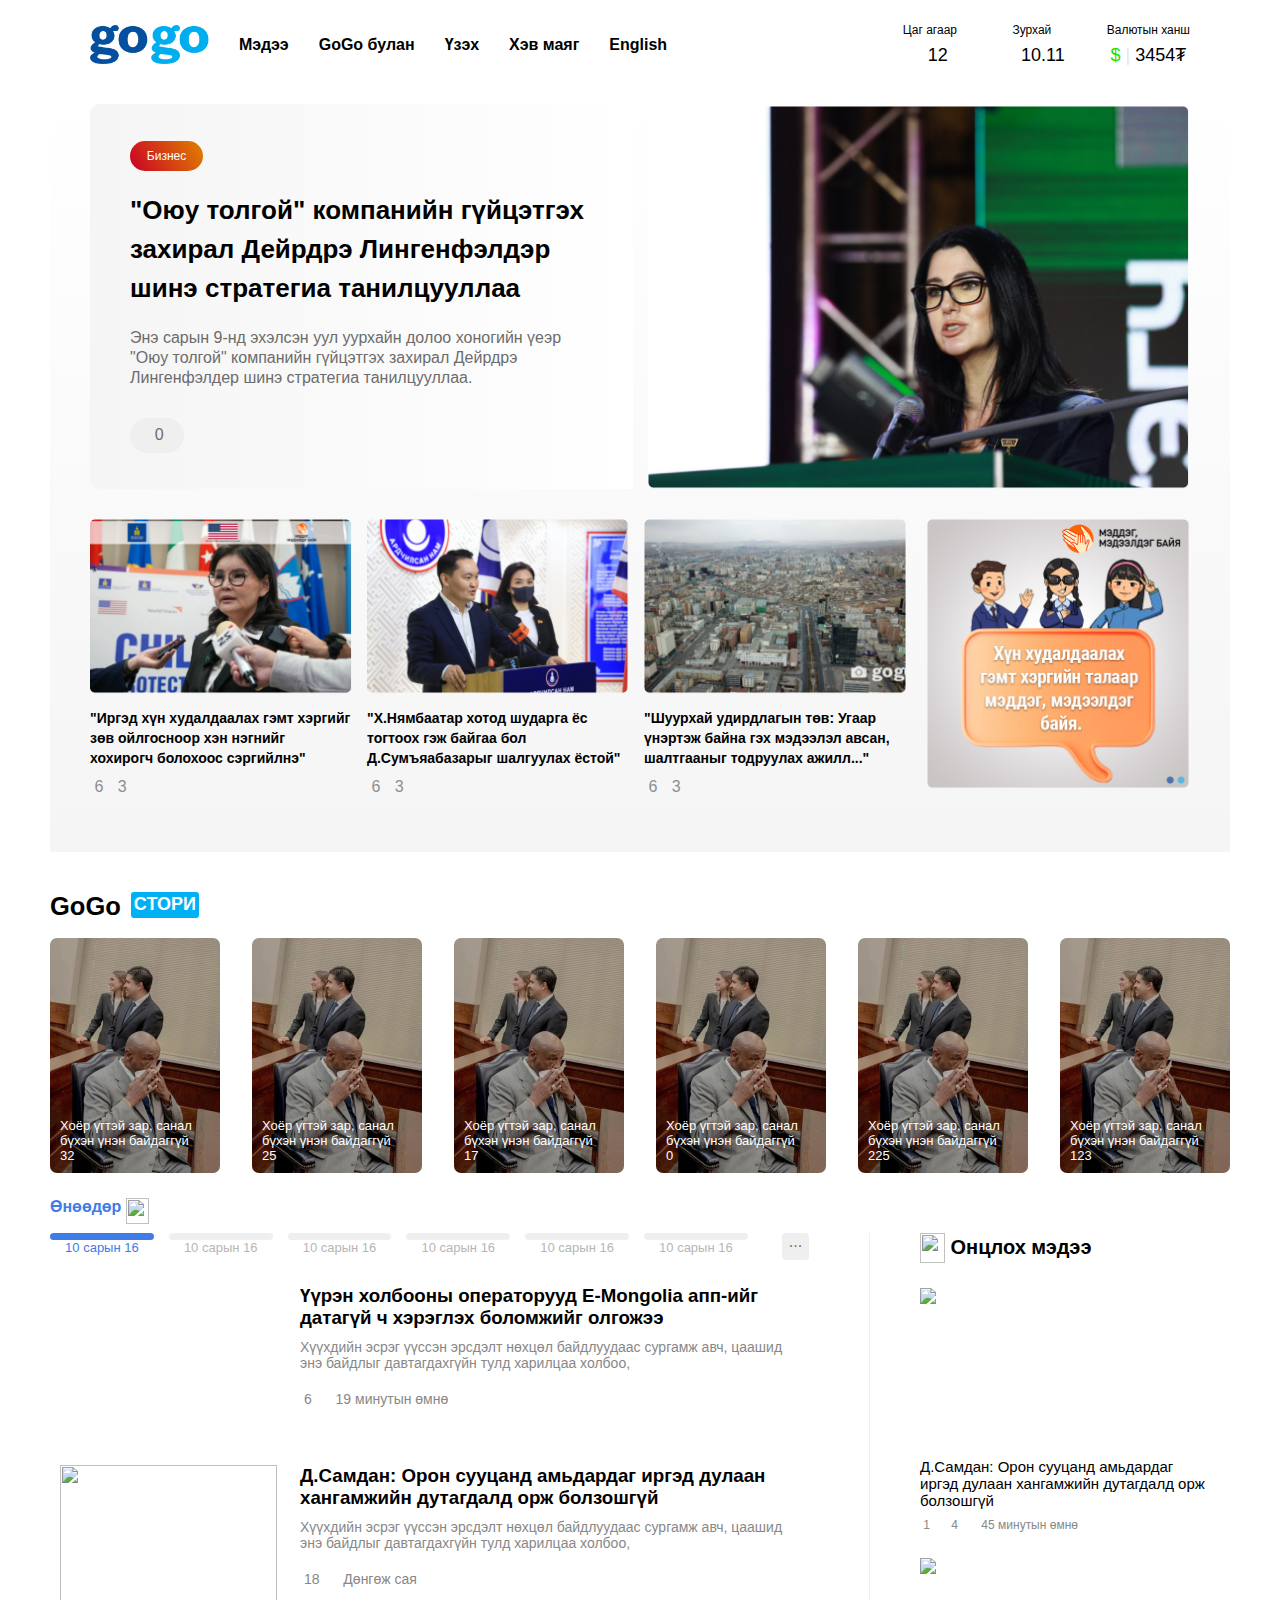
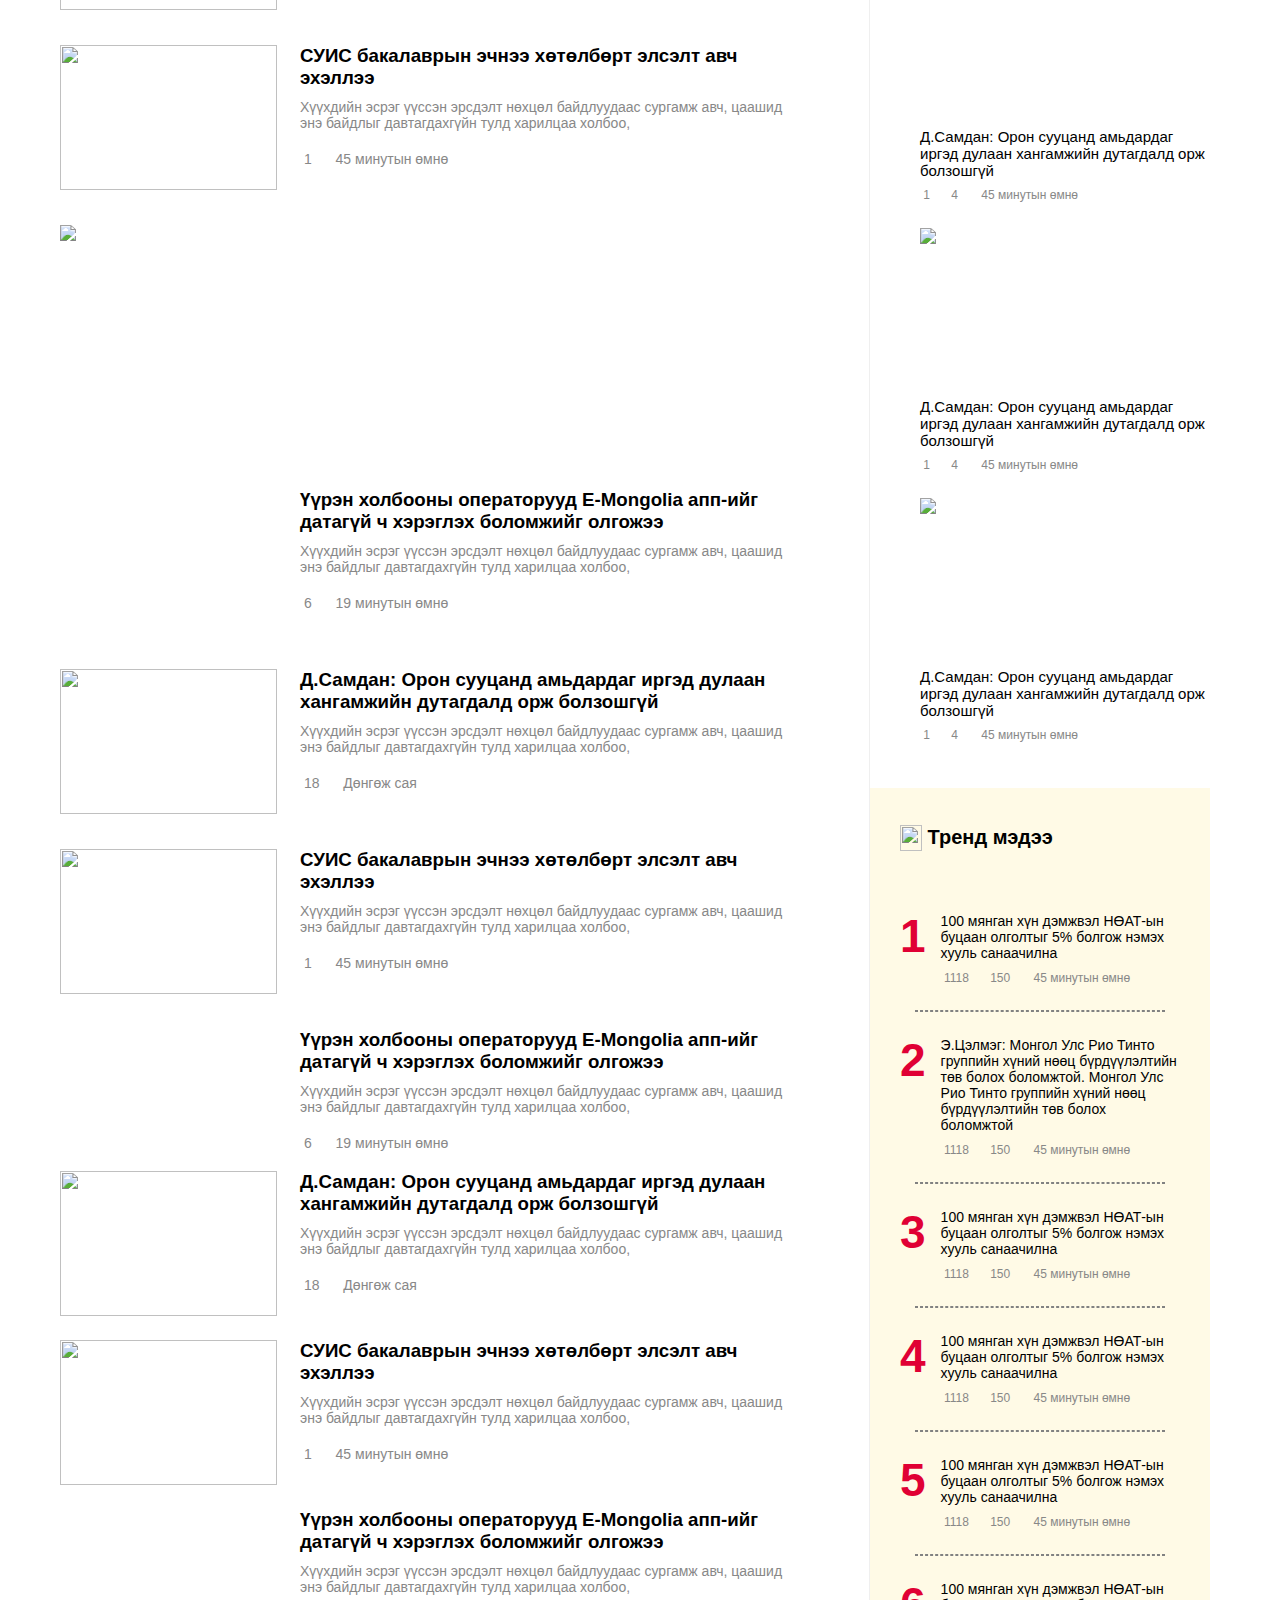
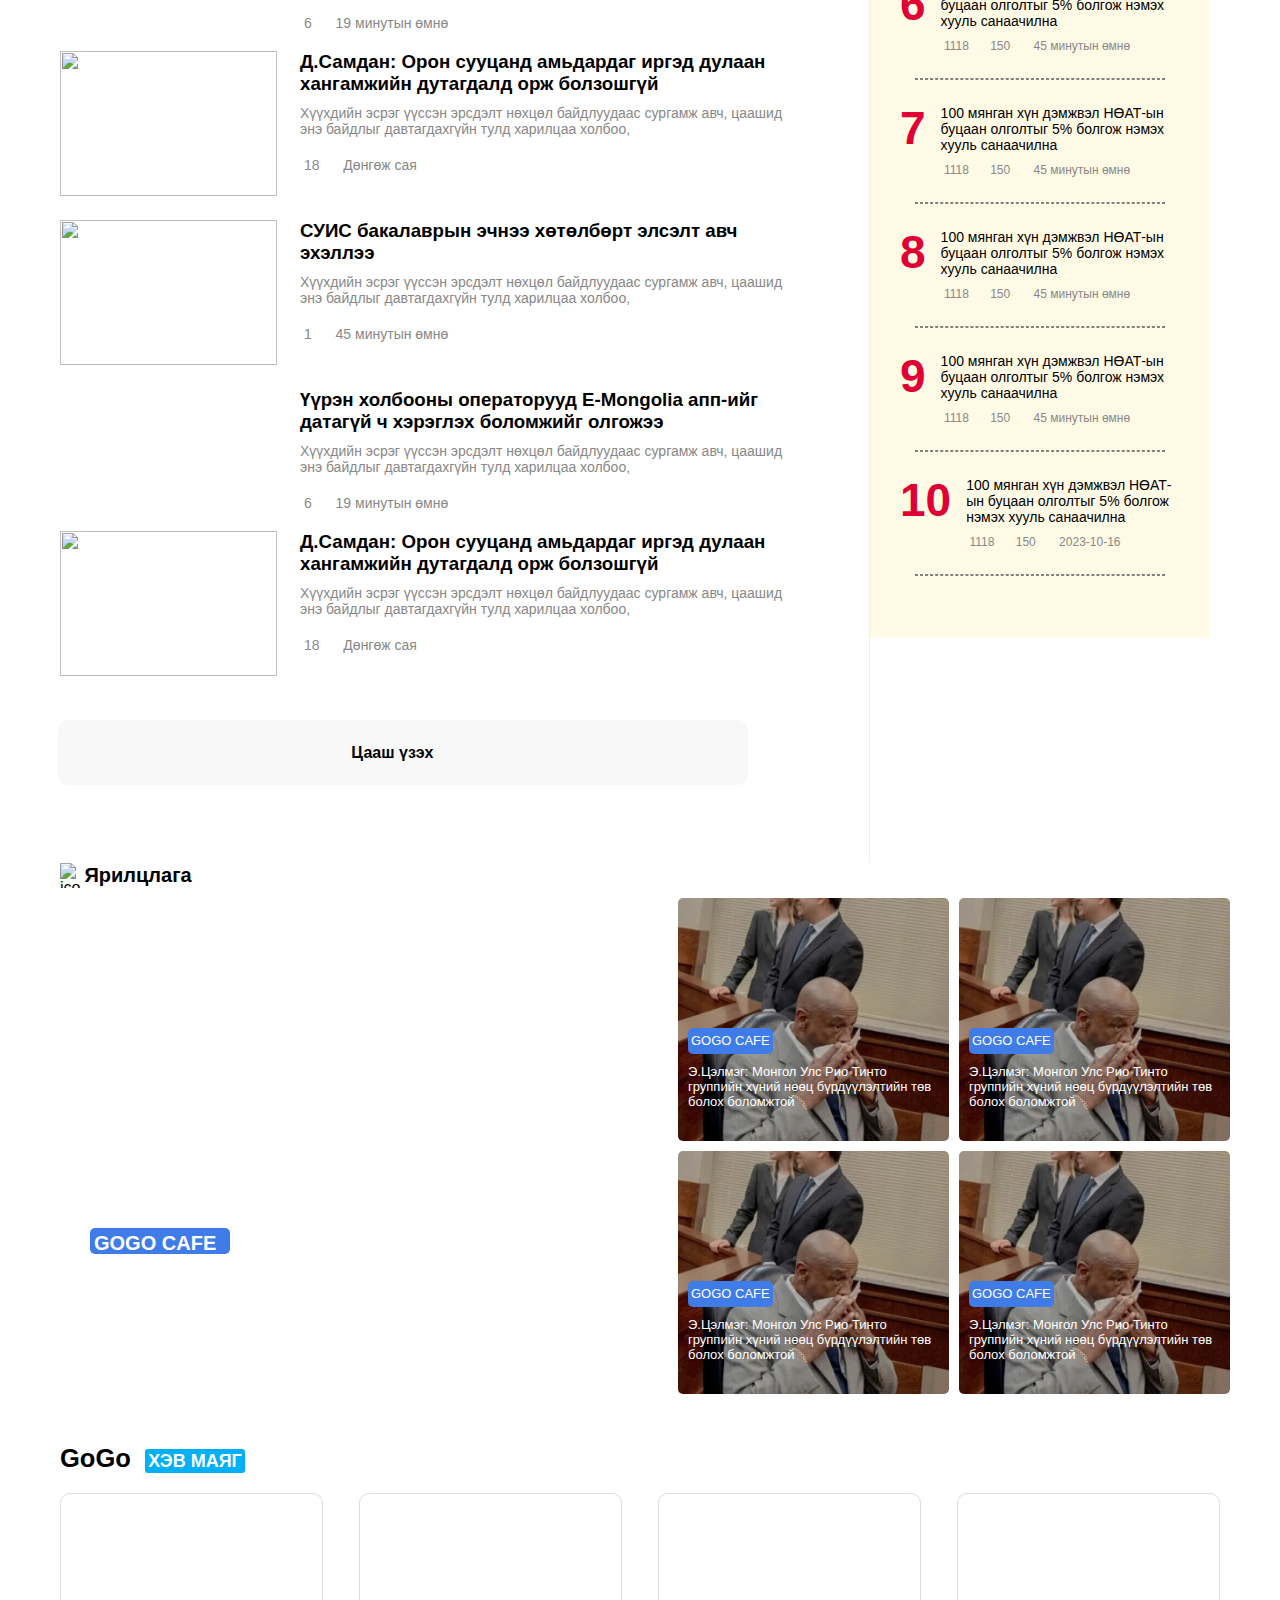
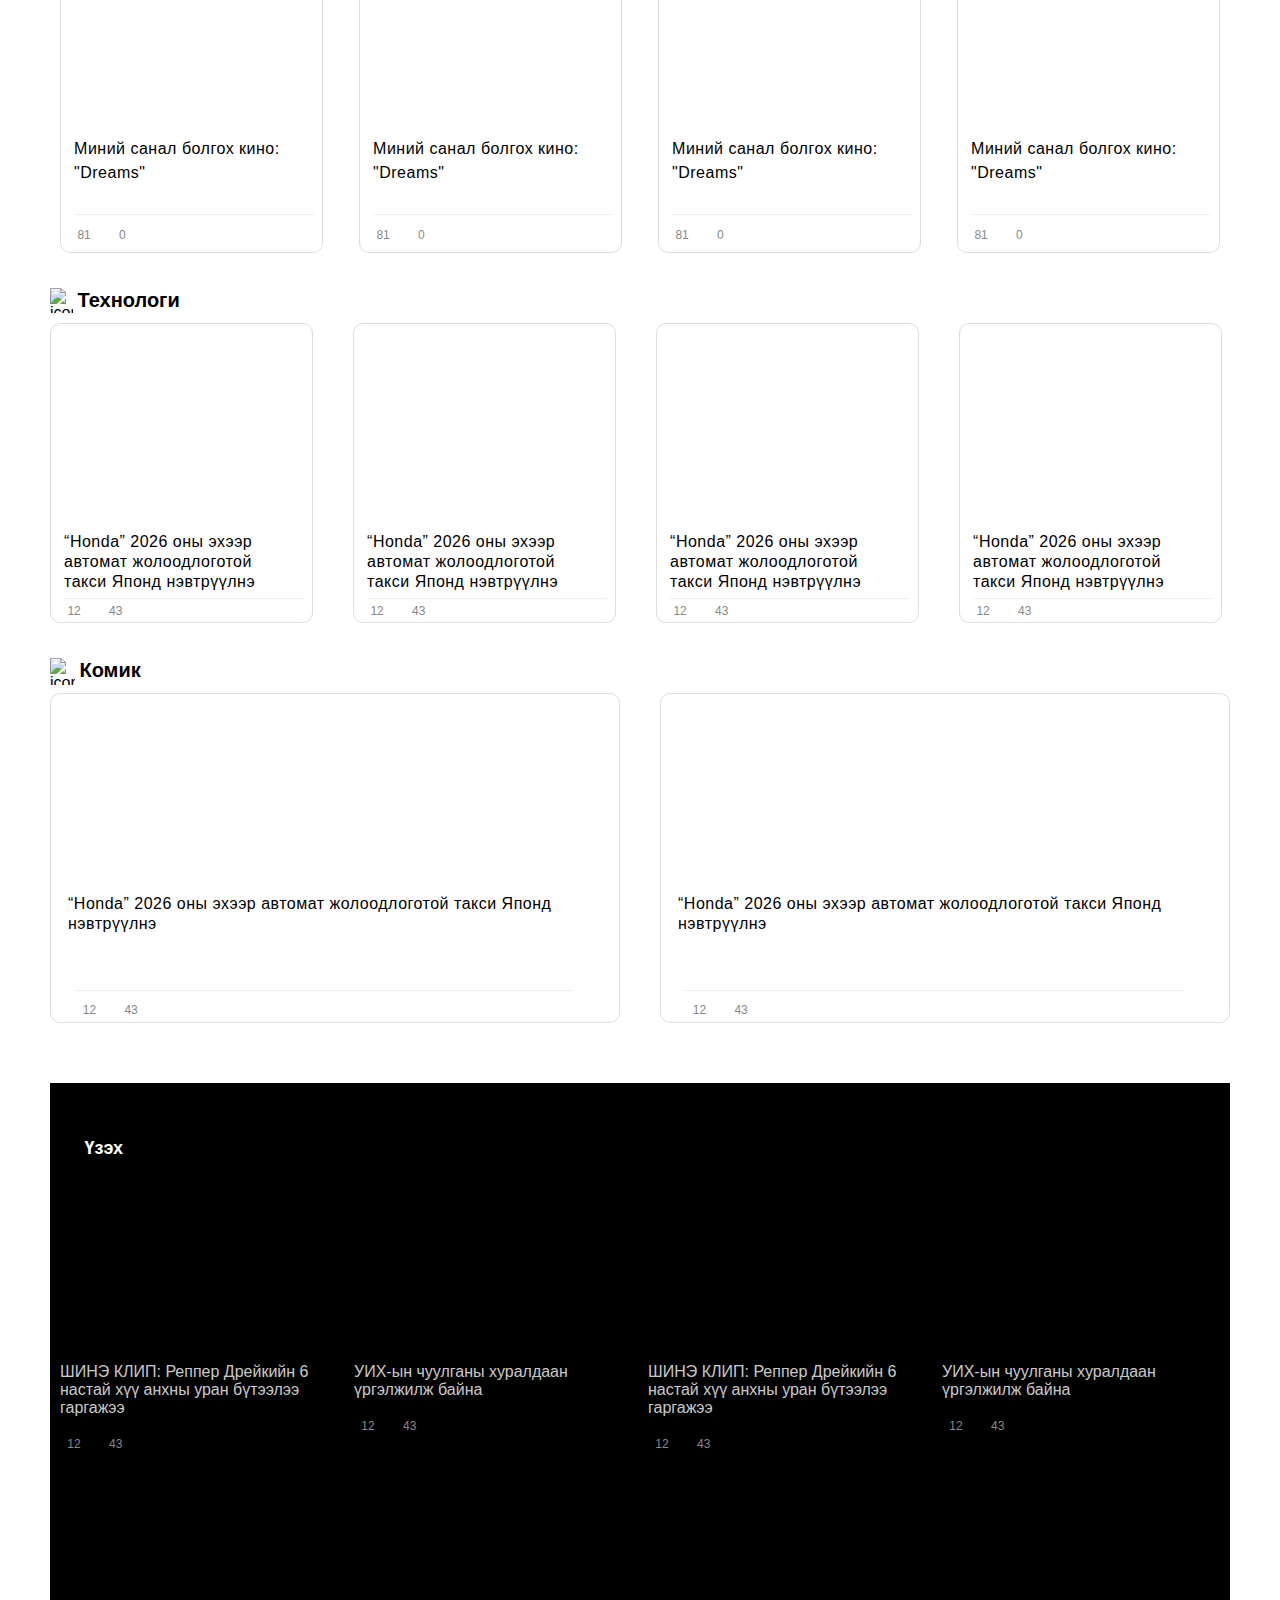
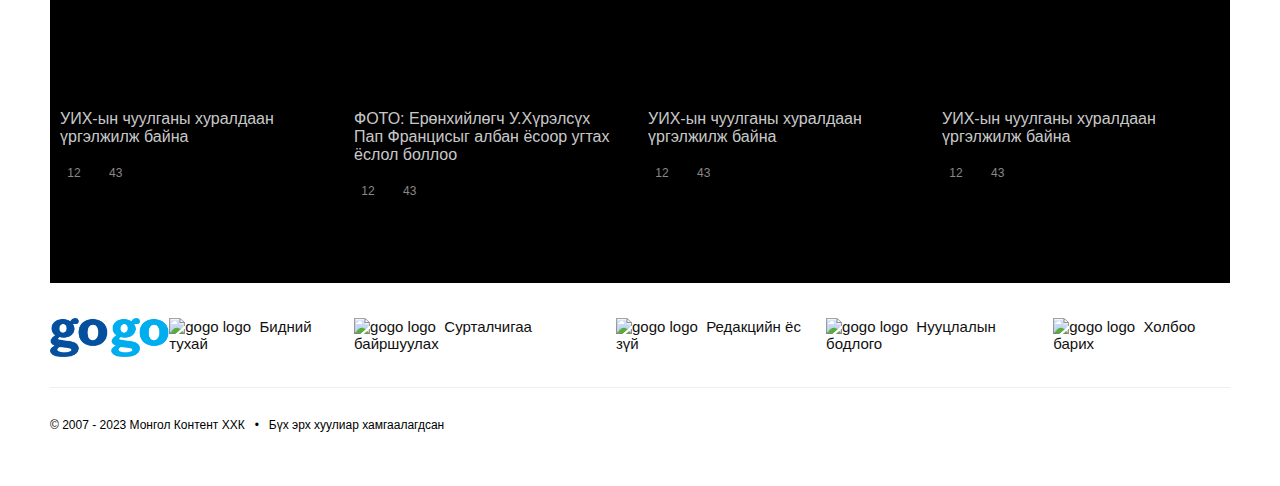
==== public/index.html @ 1036d522 "section six seven eight footer" ====
<!DOCTYPE html>
<html lang="en">
  <head>
    <meta charset="UTF-8" />
    <meta name="viewport" content="width=device-width, initial-scale=1.0" />
    <title>Document</title>
    <link rel="stylesheet" href="./style.css" />
    <script
      src="https://kit.fontawesome.com/da4a5bc1f5.js"
      crossorigin="anonymous"
    ></script>
  </head>
  <body class="container">
    <header class="display-flex">
      <div class="header-left display-flex">
        <img src="./gogo-logo.345096b3.png" alt="gogo-logo" />
        <p>Мэдээ <i class="fa-solid fa-chevron-down"></i></p>
        <p>GoGo булан <i class="fa-solid fa-chevron-down"></i></p>
        <p>Үзэх <i class="fa-solid fa-chevron-down"></i></p>
        <p>Хэв маяг <i class="fa-solid fa-chevron-down"></i></p>
        <p>English</p>
        <i class="fa-solid fa-magnifying-glass"></i>
      </div>
      <div class="header-right display-flex">
        <div class="margin-right-30 nav-bar">
          <div>Цаг агаар</div>
          <div class="display-flex margin-top-5">
            <img
              class="margin-right-5"
              src="https://mgl.gogo.mn/newsn/v4/images/sun-icon.b61be7df.svg"
              width="20"
              alt=""
            />
            <p class="text-medium">12</p>
          </div>
        </div>
        <div class="nav-bar margin-right-30">
          <div>Зурхай</div>
          <div class="display-flex margin-top-5">
            <img
              class="margin-right-5"
              src="https://mgl.gogo.mn/newsn/v4/images/calendar-icon.ff84145b.svg"
              width="17"
              alt=""
            />
            <p class="text-medium">10.11</p>
          </div>
        </div>
        <div class="nav-bar">
          <div>Валютын ханш</div>
          <div class="margin-top-5 text-medium">
            <span class="text-green">$</span>
            <span style="opacity: 0.1">|</span>
            3454₮
          </div>
        </div>
      </div>
    </header>
    <section class="section-one highlight">
      <div class="display-flex">
        <div class="business padding-left-40">
          <p class="business-button">Бизнес</p>
          <h2>
            "Оюу толгой" компанийн гүйцэтгэх захирал Дейрдрэ Лингенфэлдэр шинэ
            стратегиа танилцууллаа
          </h2>
          <p class="text-13 color-grey margin-right-30 line-height-20">
            Энэ сарын 9-нд эхэлсэн уул уурхайн долоо хоногийн үеэр "Оюу толгой"
            компанийн гүйцэтгэх захирал Дейрдрэ Лингенфэлдер шинэ стратегиа
            танилцууллаа.
          </p>
          <p class="share-button"><i class="fa-solid fa-share"></i>&nbsp;0</p>
        </div>
        <img id="business-photo" src="./bussiness photo.png" alt="" />
      </div>
      <div class="section-one-bottom display-flex">
        <div>
          <img src="./section-one-bottom-img-1.png" alt="" />
          <p class="margin-top-10 font-size-14 line-height-20">
            <b
              >"Иргэд хүн худалдаалах гэмт хэргийг зөв ойлгосноор хэн нэгнийг
              хохирогч болохоос сэргийлнэ"</b
            >
          </p>
          <div class="display-flex margin-top-10 color-grey-bright">
            <p><i class="fa-solid fa-share"></i>&nbsp;6</p>
            <p><i class="fa-solid fa-message"></i>&nbsp;3</p>
          </div>
        </div>
        <div>
          <img src="./section-one-bottom-img-2.png" alt="" />
          <p class="margin-top-10 font-size-14 line-height-20">
            <b
              >"Х.Нямбаатар хотод шударга ёс тогтоох гэж байгаа бол
              Д.Сумъяабазарыг шалгуулах ёстой"</b
            >
          </p>
          <div class="display-flex margin-top-10 color-grey-bright">
            <p><i class="fa-solid fa-share"></i>&nbsp;6</p>
            <p><i class="fa-solid fa-message"></i>&nbsp;3</p>
          </div>
        </div>
        <div>
          <img src="./section-one-bottom-3.png" alt="" />
          <p class="margin-top-10 font-size-14 line-height-20">
            <b
              >"Шуурхай удирдлагын төв: Угаар үнэртэж байна гэх мэдээлэл авсан,
              шалтгааныг тодруулах ажилл..."</b
            >
          </p>
          <div class="display-flex margin-top-10 color-grey-bright">
            <p><i class="fa-solid fa-share"></i>&nbsp;6</p>
            <p><i class="fa-solid fa-message"></i>&nbsp;3</p>
          </div>
        </div>
        <div><img id="adds" src="./section-one-bottom-4.png" alt="" /></div>
      </div>
    </section>
    <section class="section-two container">
      <div class="display-flex">
        <p id="gogo-tittle">GoGo</p>
        <p id="story">СТОРИ</p>
      </div>
      <div class="section-two-bottom display-flex container">
        <div class="card card1">
          <div class="card-top">
            <img
              src="https://mgl.gogo.mn//newsn/v4/images/author.df8ba556.svg"
              width="30"
              alt=""
            />&nbsp;
          </div>
          <div class="card-bottom">
            <div>Хоёр үгтэй зар, санал бүхэн үнэн байдаггүй</div>
            <div>
              <i class="fas fa-eye margin-top-5"></i>
              32
            </div>
          </div>
        </div>
        <div class="card card1">
          <div class="card-top">
            <img
              src="https://mgl.gogo.mn//newsn/v4/images/author.df8ba556.svg"
              width="30"
              alt=""
            />&nbsp;
          </div>
          <div class="card-bottom">
            <div>Хоёр үгтэй зар, санал бүхэн үнэн байдаггүй</div>
            <div>
              <i class="fas fa-eye margin-top-5"></i>
              25
            </div>
          </div>
        </div>
        <div class="card card1">
          <div class="card-top">
            <img
              src="https://mgl.gogo.mn//newsn/v4/images/author.df8ba556.svg"
              width="30"
              alt=""
            />&nbsp;
          </div>
          <div class="card-bottom">
            <div>Хоёр үгтэй зар, санал бүхэн үнэн байдаггүй</div>
            <div>
              <i class="fas fa-eye margin-top-5"></i>
              17
            </div>
          </div>
        </div>
        <div class="card card1">
          <div class="card-top">
            <img
              src="https://mgl.gogo.mn//newsn/v4/images/author.df8ba556.svg"
              width="30"
              alt=""
            />&nbsp;
          </div>
          <div class="card-bottom">
            <div>Хоёр үгтэй зар, санал бүхэн үнэн байдаггүй</div>
            <div>
              <i class="fas fa-eye margin-top-5"></i>
              0
            </div>
          </div>
        </div>
        <div class="card card1">
          <div class="card-top">
            <img
              src="https://mgl.gogo.mn//newsn/v4/images/author.df8ba556.svg"
              width="30"
              alt=""
            />&nbsp;
          </div>
          <div class="card-bottom">
            <div>Хоёр үгтэй зар, санал бүхэн үнэн байдаггүй</div>
            <div>
              <i class="fas fa-eye margin-top-5"></i>
              225
            </div>
          </div>
        </div>
        <div class="card card1">
          <div class="card-top">
            <img
              src="https://mgl.gogo.mn//newsn/v4/images/author.df8ba556.svg"
              width="30"
              alt=""
            />&nbsp;
          </div>
          <div class="card-bottom">
            <div>Хоёр үгтэй зар, санал бүхэн үнэн байдаггүй</div>
            <div>
              <i class="fas fa-eye margin-top-5"></i>
              123
            </div>
          </div>
        </div>
      </div>
    </section>
    <section class="section-three container">
      <aside class="left-aside">
        <div class="display-flex today">
          <p>Өнөөдөр</p>
          &nbsp;
          <img
            src="https://mgl.gogo.mn//newsn/v4/images/todaynews.6ba1d8b2.png"
            width="23"
            alt=""
            style="height: 26px"
          />
        </div>
        <div class="display-flex">
          <a class="home-calendar-container"
            ><div class="calendar-one-day"></div>
            <div class="home-calendar-text">10 сарын 16</div></a
          >
          <a class="home-calendar-container-grey"
            ><div class="calendar-one-day-grey"></div>
            <div class="home-calendar-text-grey">10 сарын 16</div></a
          >
          <a class="home-calendar-container-grey"
            ><div class="calendar-one-day-grey"></div>
            <div class="home-calendar-text-grey">10 сарын 16</div></a
          >
          <a class="home-calendar-container-grey"
            ><div class="calendar-one-day-grey"></div>
            <div class="home-calendar-text-grey">10 сарын 16</div></a
          >
          <a class="home-calendar-container-grey"
            ><div class="calendar-one-day-grey"></div>
            <div class="home-calendar-text-grey">10 сарын 16</div></a
          >
          <a class="home-calendar-container-grey"
            ><div class="calendar-one-day-grey"></div>
            <div class="home-calendar-text-grey">10 сарын 16</div></a
          >
        </div>
        <div class="grid-container">
          <div>
            <img
              src="https://mgl.gogo.mn/newsn/thumbnail/420/images/c/2023/10/311859-16102023-1697442741-836131948-opeartors.jpg"
              alt=""
              style="height: 135px"
            />
          </div>
          <div>
            <h3>
              Үүрэн холбооны операторууд E-Mongolia апп-ийг датагүй ч хэрэглэх
              боломжийг олгожээ
            </h3>
            <p class="margin-top-10 font-size-14 color88">
              Хүүхдийн эсрэг үүссэн эрсдэлт нөхцөл байдлуудаас сургамж авч,
              цаашид энэ байдлыг давтагдахгүйн тулд харилцаа холбоо,
            </p>
            <div class="display-flex color88 margin-top-20 font-size-14">
              <p><i class="fa-solid fa-share"></i>&nbsp;6</p>
              <p><i class="fa-solid fa-clock"></i>&nbsp;19 минутын өмнө</p>
            </div>
          </div>
          <div>
            <img
              alt=""
              src="https://mgl.gogo.mn/newsn/thumbnail/420/images/c/2023/10/311949-18102023-1697613471-1776222630-Samdan1.jpg"
              style="height: 145px; width: 217px"
            />
          </div>
          <div>
            <h3>
              Д.Самдан: Орон сууцанд амьдардаг иргэд дулаан хангамжийн дутагдалд
              орж болзошгүй
            </h3>
            <p class="margin-top-10 font-size-14 color88">
              Хүүхдийн эсрэг үүссэн эрсдэлт нөхцөл байдлуудаас сургамж авч,
              цаашид энэ байдлыг давтагдахгүйн тулд харилцаа холбоо,
            </p>
            <div class="display-flex color88 margin-top-20 font-size-14">
              <p><i class="fa-solid fa-share"></i>&nbsp;18</p>
              <p><i class="fa-solid fa-clock"></i>&nbsp;Дөнгөж сая</p>
            </div>
          </div>
          <div>
            <img
              alt=""
              src="https://mgl.gogo.mn/newsn/thumbnail/420/images/c/2023/10/-18102023-1697613474-776326137-СУИС.jpg"
              style="height: 145px; width: 217px"
            />
          </div>
          <div>
            <h3>СУИС бакалаврын эчнээ хөтөлбөрт элсэлт авч эхэллээ</h3>
            <p class="margin-top-10 font-size-14 color88">
              Хүүхдийн эсрэг үүссэн эрсдэлт нөхцөл байдлуудаас сургамж авч,
              цаашид энэ байдлыг давтагдахгүйн тулд харилцаа холбоо,
            </p>
            <div class="display-flex color88 margin-top-20 font-size-14">
              <p><i class="fa-solid fa-share"></i>&nbsp;1</p>
              <p><i class="fa-solid fa-clock"></i>&nbsp;45 минутын өмнө</p>
            </div>
          </div>
          <img
            src="https://mgl.gogo.mn/banner_gogo/banner/2023/09/18/news-b3/videourl/1695005854/MicrosoftTeams-image (26).png"
            style="height: 224px"
          />
        </div>
        <div class="grid-container">
          <div>
            <img
              src="https://mgl.gogo.mn/newsn/thumbnail/420/images/c/2023/10/311859-16102023-1697442741-836131948-opeartors.jpg"
              alt=""
              style="height: 135px"
            />
          </div>
          <div>
            <h3>
              Үүрэн холбооны операторууд E-Mongolia апп-ийг датагүй ч хэрэглэх
              боломжийг олгожээ
            </h3>
            <p class="margin-top-10 font-size-14 color88">
              Хүүхдийн эсрэг үүссэн эрсдэлт нөхцөл байдлуудаас сургамж авч,
              цаашид энэ байдлыг давтагдахгүйн тулд харилцаа холбоо,
            </p>
            <div class="display-flex color88 margin-top-20 font-size-14">
              <p><i class="fa-solid fa-share"></i>&nbsp;6</p>
              <p><i class="fa-solid fa-clock"></i>&nbsp;19 минутын өмнө</p>
            </div>
          </div>
          <div>
            <img
              alt=""
              src="https://mgl.gogo.mn/newsn/thumbnail/420/images/c/2023/10/311949-18102023-1697613471-1776222630-Samdan1.jpg"
              style="height: 145px; width: 217px"
            />
          </div>
          <div>
            <h3>
              Д.Самдан: Орон сууцанд амьдардаг иргэд дулаан хангамжийн дутагдалд
              орж болзошгүй
            </h3>
            <p class="margin-top-10 font-size-14 color88">
              Хүүхдийн эсрэг үүссэн эрсдэлт нөхцөл байдлуудаас сургамж авч,
              цаашид энэ байдлыг давтагдахгүйн тулд харилцаа холбоо,
            </p>
            <div class="display-flex color88 margin-top-20 font-size-14">
              <p><i class="fa-solid fa-share"></i>&nbsp;18</p>
              <p><i class="fa-solid fa-clock"></i>&nbsp;Дөнгөж сая</p>
            </div>
          </div>
          <div>
            <img
              alt=""
              src="https://mgl.gogo.mn/newsn/thumbnail/420/images/c/2023/10/-18102023-1697613474-776326137-СУИС.jpg"
              style="height: 145px; width: 217px"
            />
          </div>
          <div>
            <h3>СУИС бакалаврын эчнээ хөтөлбөрт элсэлт авч эхэллээ</h3>
            <p class="margin-top-10 font-size-14 color88">
              Хүүхдийн эсрэг үүссэн эрсдэлт нөхцөл байдлуудаас сургамж авч,
              цаашид энэ байдлыг давтагдахгүйн тулд харилцаа холбоо,
            </p>
            <div class="display-flex color88 margin-top-20 font-size-14">
              <p><i class="fa-solid fa-share"></i>&nbsp;1</p>
              <p><i class="fa-solid fa-clock"></i>&nbsp;45 минутын өмнө</p>
            </div>
          </div>
          <div>
            <img
              src="https://mgl.gogo.mn/newsn/thumbnail/420/images/c/2023/10/311859-16102023-1697442741-836131948-opeartors.jpg"
              alt=""
              style="height: 135px"
            />
          </div>
          <div>
            <h3>
              Үүрэн холбооны операторууд E-Mongolia апп-ийг датагүй ч хэрэглэх
              боломжийг олгожээ
            </h3>
            <p class="margin-top-10 font-size-14 color88">
              Хүүхдийн эсрэг үүссэн эрсдэлт нөхцөл байдлуудаас сургамж авч,
              цаашид энэ байдлыг давтагдахгүйн тулд харилцаа холбоо,
            </p>
            <div class="display-flex color88 margin-top-20 font-size-14">
              <p><i class="fa-solid fa-share"></i>&nbsp;6</p>
              <p><i class="fa-solid fa-clock"></i>&nbsp;19 минутын өмнө</p>
            </div>
          </div>
          <div>
            <img
              alt=""
              src="https://mgl.gogo.mn/newsn/thumbnail/420/images/c/2023/10/311949-18102023-1697613471-1776222630-Samdan1.jpg"
              style="height: 145px; width: 217px"
            />
          </div>
          <div>
            <h3>
              Д.Самдан: Орон сууцанд амьдардаг иргэд дулаан хангамжийн дутагдалд
              орж болзошгүй
            </h3>
            <p class="margin-top-10 font-size-14 color88">
              Хүүхдийн эсрэг үүссэн эрсдэлт нөхцөл байдлуудаас сургамж авч,
              цаашид энэ байдлыг давтагдахгүйн тулд харилцаа холбоо,
            </p>
            <div class="display-flex color88 margin-top-20 font-size-14">
              <p><i class="fa-solid fa-share"></i>&nbsp;18</p>
              <p><i class="fa-solid fa-clock"></i>&nbsp;Дөнгөж сая</p>
            </div>
          </div>
          <div>
            <img
              alt=""
              src="https://mgl.gogo.mn/newsn/thumbnail/420/images/c/2023/10/-18102023-1697613474-776326137-СУИС.jpg"
              style="height: 145px; width: 217px"
            />
          </div>
          <div>
            <h3>СУИС бакалаврын эчнээ хөтөлбөрт элсэлт авч эхэллээ</h3>
            <p class="margin-top-10 font-size-14 color88">
              Хүүхдийн эсрэг үүссэн эрсдэлт нөхцөл байдлуудаас сургамж авч,
              цаашид энэ байдлыг давтагдахгүйн тулд харилцаа холбоо,
            </p>
            <div class="display-flex color88 margin-top-20 font-size-14">
              <p><i class="fa-solid fa-share"></i>&nbsp;1</p>
              <p><i class="fa-solid fa-clock"></i>&nbsp;45 минутын өмнө</p>
            </div>
          </div>
          <div>
            <img
              src="https://mgl.gogo.mn/newsn/thumbnail/420/images/c/2023/10/311859-16102023-1697442741-836131948-opeartors.jpg"
              alt=""
              style="height: 135px"
            />
          </div>
          <div>
            <h3>
              Үүрэн холбооны операторууд E-Mongolia апп-ийг датагүй ч хэрэглэх
              боломжийг олгожээ
            </h3>
            <p class="margin-top-10 font-size-14 color88">
              Хүүхдийн эсрэг үүссэн эрсдэлт нөхцөл байдлуудаас сургамж авч,
              цаашид энэ байдлыг давтагдахгүйн тулд харилцаа холбоо,
            </p>
            <div class="display-flex color88 margin-top-20 font-size-14">
              <p><i class="fa-solid fa-share"></i>&nbsp;6</p>
              <p><i class="fa-solid fa-clock"></i>&nbsp;19 минутын өмнө</p>
            </div>
          </div>
          <div>
            <img
              alt=""
              src="https://mgl.gogo.mn/newsn/thumbnail/420/images/c/2023/10/311949-18102023-1697613471-1776222630-Samdan1.jpg"
              style="height: 145px; width: 217px"
            />
          </div>
          <div>
            <h3>
              Д.Самдан: Орон сууцанд амьдардаг иргэд дулаан хангамжийн дутагдалд
              орж болзошгүй
            </h3>
            <p class="margin-top-10 font-size-14 color88">
              Хүүхдийн эсрэг үүссэн эрсдэлт нөхцөл байдлуудаас сургамж авч,
              цаашид энэ байдлыг давтагдахгүйн тулд харилцаа холбоо,
            </p>
            <div class="display-flex color88 margin-top-20 font-size-14">
              <p><i class="fa-solid fa-share"></i>&nbsp;18</p>
              <p><i class="fa-solid fa-clock"></i>&nbsp;Дөнгөж сая</p>
            </div>
          </div>
          <div>
            <img
              alt=""
              src="https://mgl.gogo.mn/newsn/thumbnail/420/images/c/2023/10/-18102023-1697613474-776326137-СУИС.jpg"
              style="height: 145px; width: 217px"
            />
          </div>
          <div>
            <h3>СУИС бакалаврын эчнээ хөтөлбөрт элсэлт авч эхэллээ</h3>
            <p class="margin-top-10 font-size-14 color88">
              Хүүхдийн эсрэг үүссэн эрсдэлт нөхцөл байдлуудаас сургамж авч,
              цаашид энэ байдлыг давтагдахгүйн тулд харилцаа холбоо,
            </p>
            <div class="display-flex color88 margin-top-20 font-size-14">
              <p><i class="fa-solid fa-share"></i>&nbsp;1</p>
              <p><i class="fa-solid fa-clock"></i>&nbsp;45 минутын өмнө</p>
            </div>
          </div>
          <div>
            <img
              src="https://mgl.gogo.mn/newsn/thumbnail/420/images/c/2023/10/311859-16102023-1697442741-836131948-opeartors.jpg"
              alt=""
              style="height: 135px"
            />
          </div>
          <div>
            <h3>
              Үүрэн холбооны операторууд E-Mongolia апп-ийг датагүй ч хэрэглэх
              боломжийг олгожээ
            </h3>
            <p class="margin-top-10 font-size-14 color88">
              Хүүхдийн эсрэг үүссэн эрсдэлт нөхцөл байдлуудаас сургамж авч,
              цаашид энэ байдлыг давтагдахгүйн тулд харилцаа холбоо,
            </p>
            <div class="display-flex color88 margin-top-20 font-size-14">
              <p><i class="fa-solid fa-share"></i>&nbsp;6</p>
              <p><i class="fa-solid fa-clock"></i>&nbsp;19 минутын өмнө</p>
            </div>
          </div>
          <div>
            <img
              alt=""
              src="https://mgl.gogo.mn/newsn/thumbnail/420/images/c/2023/10/311949-18102023-1697613471-1776222630-Samdan1.jpg"
              style="height: 145px; width: 217px"
            />
          </div>
          <div>
            <h3>
              Д.Самдан: Орон сууцанд амьдардаг иргэд дулаан хангамжийн дутагдалд
              орж болзошгүй
            </h3>
            <p class="margin-top-10 font-size-14 color88">
              Хүүхдийн эсрэг үүссэн эрсдэлт нөхцөл байдлуудаас сургамж авч,
              цаашид энэ байдлыг давтагдахгүйн тулд харилцаа холбоо,
            </p>
            <div class="display-flex color88 margin-top-20 font-size-14">
              <p><i class="fa-solid fa-share"></i>&nbsp;18</p>
              <p><i class="fa-solid fa-clock"></i>&nbsp;Дөнгөж сая</p>
            </div>
          </div>
        </div>
        <div class="display-flex see-more">
          <p>Цааш үзэх</p>
          &nbsp;<img
            src="https://mgl.gogo.mn//newsn/v4/images/more.50d348c2.png"
            width="17"
            alt=""
            style="height: 21px"
          />
        </div>
      </aside>
      <aside class="middle-aside display-flex">
        <p>...</p>
        <div class="line"></div>
      </aside>
      <aside class="right-aside">
        <div class="margin-left-50">
          <div class="display-flex special-news">
            <img
              src="https://mgl.gogo.mn//newsn/v4/images/highlightnews.4812c9a7.png"
              width="25"
              alt=""
              style="height: 30px"
            />&nbsp;
            <p>Онцлох мэдээ</p>
          </div>
          <div class="grid-container-two">
            <div>
              <img
                src="https://mgl.gogo.mn/newsn/thumbnail/420/images/c/2023/10/311824-16102023-1697418020-2008725876-20231011-DSC051501.jpg"
                style="width: 290px"
              />
            </div>
            <div>
              <p class="font-size-15">
                Д.Самдан: Орон сууцанд амьдардаг иргэд дулаан хангамжийн
                дутагдалд орж болзошгүй
              </p>
            </div>
            <div class="display-flex color88 font-size-12">
              <p><i class="fa-solid fa-share"></i>&nbsp;1</p>
              <p><i class="fa-solid fa-message fa-message-2"></i>&nbsp;4</p>
              <p><i class="fa-solid fa-clock"></i>&nbsp;45 минутын өмнө</p>
            </div>
            <div>
              <img
                src="https://mgl.gogo.mn/newsn/thumbnail/420/images/c/2023/10/311824-16102023-1697418020-2008725876-20231011-DSC051501.jpg"
                style="width: 290px"
              />
            </div>
            <div>
              <p class="font-size-15">
                Д.Самдан: Орон сууцанд амьдардаг иргэд дулаан хангамжийн
                дутагдалд орж болзошгүй
              </p>
            </div>
            <div class="display-flex color88 font-size-12">
              <p><i class="fa-solid fa-share"></i>&nbsp;1</p>
              <p><i class="fa-solid fa-message fa-message-2"></i>&nbsp;4</p>
              <p><i class="fa-solid fa-clock"></i>&nbsp;45 минутын өмнө</p>
            </div>
            <div>
              <img
                src="https://mgl.gogo.mn/newsn/thumbnail/420/images/c/2023/10/311824-16102023-1697418020-2008725876-20231011-DSC051501.jpg"
                style="width: 290px"
              />
            </div>
            <div>
              <p class="font-size-15">
                Д.Самдан: Орон сууцанд амьдардаг иргэд дулаан хангамжийн
                дутагдалд орж болзошгүй
              </p>
            </div>
            <div class="display-flex color88 font-size-12">
              <p><i class="fa-solid fa-share"></i>&nbsp;1</p>
              <p><i class="fa-solid fa-message fa-message-2"></i>&nbsp;4</p>
              <p><i class="fa-solid fa-clock"></i>&nbsp;45 минутын өмнө</p>
            </div>
            <div>
              <img
                src="https://mgl.gogo.mn/newsn/thumbnail/420/images/c/2023/10/311824-16102023-1697418020-2008725876-20231011-DSC051501.jpg"
                style="width: 290px"
              />
            </div>
            <div>
              <p class="font-size-15">
                Д.Самдан: Орон сууцанд амьдардаг иргэд дулаан хангамжийн
                дутагдалд орж болзошгүй
              </p>
            </div>
            <div class="display-flex color88 font-size-12">
              <p><i class="fa-solid fa-share"></i>&nbsp;1</p>
              <p><i class="fa-solid fa-message fa-message-2"></i>&nbsp;4</p>
              <p><i class="fa-solid fa-clock"></i>&nbsp;45 минутын өмнө</p>
            </div>
          </div>
        </div>
        <div class="trend-news margin-top-20">
          <div class="display-flex special-news trend-news-topic">
            <img
              src="https://mgl.gogo.mn//newsn/v4/images/trend.43e0b806.png"
              width="22"
              alt=""
              style="height: 26px"
            />&nbsp;
            <p>Тренд мэдээ</p>
          </div>
          <div class="trend-news-article">
            <div class="display-flex">
              <p class="trend-news-rate">1</p>
              <div>
                <p class="font-size-14">
                  100 мянган хүн дэмжвэл НӨАТ-ын буцаан олголтыг 5% болгож нэмэх
                  хууль санаачилна
                </p>
                <div
                  class="display-flex color88 font-size-12 font-weight-300 margin-top-10"
                >
                  <p><i class="fa-solid fa-share"></i>&nbsp;1118</p>
                  <p>
                    <i class="fa-solid fa-message fa-message-2"></i>&nbsp;150
                  </p>
                  <p><i class="fa-solid fa-clock"></i>&nbsp;45 минутын өмнө</p>
                </div>
              </div>
            </div>
            <p class="border-dotted"></p>
            <div class="display-flex">
              <p class="trend-news-rate">2</p>
              <div>
                <p class="font-size-14">
                  Э.Цэлмэг: Монгол Улс Рио Тинто группийн хүний нөөц
                  бүрдүүлэлтийн төв болох боломжтой. Монгол Улс Рио Тинто
                  группийн хүний нөөц бүрдүүлэлтийн төв болох боломжтой
                </p>
                <div
                  class="display-flex color88 font-size-12 font-weight-300 margin-top-10"
                >
                  <p><i class="fa-solid fa-share"></i>&nbsp;1118</p>
                  <p>
                    <i class="fa-solid fa-message fa-message-2"></i>&nbsp;150
                  </p>
                  <p><i class="fa-solid fa-clock"></i>&nbsp;45 минутын өмнө</p>
                </div>
              </div>
            </div>
            <p class="border-dotted"></p>
            <div class="display-flex">
              <p class="trend-news-rate">3</p>
              <div>
                <p class="font-size-14">
                  100 мянган хүн дэмжвэл НӨАТ-ын буцаан олголтыг 5% болгож нэмэх
                  хууль санаачилна
                </p>
                <div
                  class="display-flex color88 font-size-12 font-weight-300 margin-top-10"
                >
                  <p><i class="fa-solid fa-share"></i>&nbsp;1118</p>
                  <p>
                    <i class="fa-solid fa-message fa-message-2"></i>&nbsp;150
                  </p>
                  <p><i class="fa-solid fa-clock"></i>&nbsp;45 минутын өмнө</p>
                </div>
              </div>
            </div>
            <p class="border-dotted"></p>
            <div class="display-flex">
              <p class="trend-news-rate">4</p>
              <div>
                <p class="font-size-14">
                  100 мянган хүн дэмжвэл НӨАТ-ын буцаан олголтыг 5% болгож нэмэх
                  хууль санаачилна
                </p>
                <div
                  class="display-flex color88 font-size-12 font-weight-300 margin-top-10"
                >
                  <p><i class="fa-solid fa-share"></i>&nbsp;1118</p>
                  <p>
                    <i class="fa-solid fa-message fa-message-2"></i>&nbsp;150
                  </p>
                  <p><i class="fa-solid fa-clock"></i>&nbsp;45 минутын өмнө</p>
                </div>
              </div>
            </div>
            <p class="border-dotted"></p>
            <div class="display-flex">
              <p class="trend-news-rate">5</p>
              <div>
                <p class="font-size-14">
                  100 мянган хүн дэмжвэл НӨАТ-ын буцаан олголтыг 5% болгож нэмэх
                  хууль санаачилна
                </p>
                <div
                  class="display-flex color88 font-size-12 font-weight-300 margin-top-10"
                >
                  <p><i class="fa-solid fa-share"></i>&nbsp;1118</p>
                  <p>
                    <i class="fa-solid fa-message fa-message-2"></i>&nbsp;150
                  </p>
                  <p><i class="fa-solid fa-clock"></i>&nbsp;45 минутын өмнө</p>
                </div>
              </div>
            </div>
            <p class="border-dotted"></p>
            <div class="display-flex">
              <p class="trend-news-rate">6</p>
              <div>
                <p class="font-size-14">
                  100 мянган хүн дэмжвэл НӨАТ-ын буцаан олголтыг 5% болгож нэмэх
                  хууль санаачилна
                </p>
                <div
                  class="display-flex color88 font-size-12 font-weight-300 margin-top-10"
                >
                  <p><i class="fa-solid fa-share"></i>&nbsp;1118</p>
                  <p>
                    <i class="fa-solid fa-message fa-message-2"></i>&nbsp;150
                  </p>
                  <p><i class="fa-solid fa-clock"></i>&nbsp;45 минутын өмнө</p>
                </div>
              </div>
            </div>
            <p class="border-dotted"></p>
            <div class="display-flex">
              <p class="trend-news-rate">7</p>
              <div>
                <p class="font-size-14">
                  100 мянган хүн дэмжвэл НӨАТ-ын буцаан олголтыг 5% болгож нэмэх
                  хууль санаачилна
                </p>
                <div
                  class="display-flex color88 font-size-12 font-weight-300 margin-top-10"
                >
                  <p><i class="fa-solid fa-share"></i>&nbsp;1118</p>
                  <p>
                    <i class="fa-solid fa-message fa-message-2"></i>&nbsp;150
                  </p>
                  <p><i class="fa-solid fa-clock"></i>&nbsp;45 минутын өмнө</p>
                </div>
              </div>
            </div>
            <p class="border-dotted"></p>
            <div class="display-flex">
              <p class="trend-news-rate">8</p>
              <div>
                <p class="font-size-14">
                  100 мянган хүн дэмжвэл НӨАТ-ын буцаан олголтыг 5% болгож нэмэх
                  хууль санаачилна
                </p>
                <div
                  class="display-flex color88 font-size-12 font-weight-300 margin-top-10"
                >
                  <p><i class="fa-solid fa-share"></i>&nbsp;1118</p>
                  <p>
                    <i class="fa-solid fa-message fa-message-2"></i>&nbsp;150
                  </p>
                  <p><i class="fa-solid fa-clock"></i>&nbsp;45 минутын өмнө</p>
                </div>
              </div>
            </div>
            <p class="border-dotted"></p>
            <div class="display-flex">
              <p class="trend-news-rate">9</p>
              <div>
                <p class="font-size-14">
                  100 мянган хүн дэмжвэл НӨАТ-ын буцаан олголтыг 5% болгож нэмэх
                  хууль санаачилна
                </p>
                <div
                  class="display-flex color88 font-size-12 font-weight-300 margin-top-10"
                >
                  <p><i class="fa-solid fa-share"></i>&nbsp;1118</p>
                  <p>
                    <i class="fa-solid fa-message fa-message-2"></i>&nbsp;150
                  </p>
                  <p><i class="fa-solid fa-clock"></i>&nbsp;45 минутын өмнө</p>
                </div>
              </div>
            </div>
            <p class="border-dotted"></p>
            <div class="display-flex">
              <p class="trend-news-rate">10</p>
              <div>
                <p class="font-size-14">
                  100 мянган хүн дэмжвэл НӨАТ-ын буцаан олголтыг 5% болгож нэмэх
                  хууль санаачилна
                </p>
                <div
                  class="display-flex color88 font-size-12 font-weight-300 margin-top-10"
                >
                  <p><i class="fa-solid fa-share"></i>&nbsp;1118</p>
                  <p>
                    <i class="fa-solid fa-message fa-message-2"></i>&nbsp;150
                  </p>
                  <p><i class="fa-solid fa-clock"></i>&nbsp;2023-10-16</p>
                </div>
              </div>
            </div>
            <p class="border-dotted"></p>
          </div>
        </div>
      </aside>
    </section>
    <section class="section-four container">
      <div class="display-flex">
        <img
          src="https://mgl.gogo.mn//newsn/v4/images/interview.b47c0f6b.png"
          width="20"
          alt="icon"
          style="height: 25px"
        />&nbsp;
        <span class="talk">Ярилцлага </span>
      </div>
      <div class="display-flex">
        <div class="section-four-left">
          <div class="section-four-left-word">
            <p class="gogo-cafe">GOGO CAFE</p>
            <p>
              Э.Цэлмэг: Монгол Улс Рио Тинто группийн хүний нөөц бүрдүүлэлтийн
              төв болох боломжтой
            </p>
            <p class="border-dashed"></p>
            <p class="font-size-12">
              ДЭЛГЭРЭНГҮЙ &nbsp;<i class="fa-solid fa-arrow-right"></i>
            </p>
          </div>
        </div>
        <div class="section-four-right">
          <div class="four-right">
            <p class="gogo-cafe-2">GOGO CAFE</p>
            <p>
              Э.Цэлмэг: Монгол Улс Рио Тинто группийн хүний нөөц бүрдүүлэлтийн
              төв болох боломжтой
            </p>
          </div>
          <div class="four-right">
            <p class="gogo-cafe-2">GOGO CAFE</p>
            <p>
              Э.Цэлмэг: Монгол Улс Рио Тинто группийн хүний нөөц бүрдүүлэлтийн
              төв болох боломжтой
            </p>
          </div>
          <div class="four-right">
            <p class="gogo-cafe-2">GOGO CAFE</p>
            <p>
              Э.Цэлмэг: Монгол Улс Рио Тинто группийн хүний нөөц бүрдүүлэлтийн
              төв болох боломжтой
            </p>
          </div>
          <div class="four-right">
            <p class="gogo-cafe-2">GOGO CAFE</p>
            <p>
              Э.Цэлмэг: Монгол Улс Рио Тинто группийн хүний нөөц бүрдүүлэлтийн
              төв болох боломжтой
            </p>
          </div>
        </div>
      </div>
    </section>
    <section class="section-five container">
      <span id="gogo-tittle">GoGo</span>
      <span id="style">ХЭВ МАЯГ</span>
      <div class="display-flex space-between margin-top-20">
        <div class="gogo-style-card">
          <div class="gogo-style-card-image">
            <span class="opacity-0"
              >Унших&nbsp;<i class="fa-solid fa-arrow-right"></i
            ></span>
          </div>
          <p class="dreams">Миний санал болгох кино: "Dreams"</p>
          <p id="row-line"></p>
          <div class="gogo-style-card-icon">
            <span><i class="fa-solid fa-share"></i>&nbsp;81</span>
            <span><i class="fa-solid fa-message"></i>&nbsp;0</span>
          </div>
        </div>
        <div class="gogo-style-card">
          <div class="gogo-style-card-image">
            <span class="opacity-0"
              >Унших&nbsp;<i class="fa-solid fa-arrow-right"></i
            ></span>
          </div>
          <p class="dreams">Миний санал болгох кино: "Dreams"</p>
          <p id="row-line"></p>
          <div class="gogo-style-card-icon">
            <span><i class="fa-solid fa-share"></i>&nbsp;81</span>
            <span><i class="fa-solid fa-message"></i>&nbsp;0</span>
          </div>
        </div>
        <div class="gogo-style-card">
          <div class="gogo-style-card-image">
            <span class="opacity-0"
              >Унших&nbsp;<i class="fa-solid fa-arrow-right"></i
            ></span>
          </div>
          <p class="dreams">Миний санал болгох кино: "Dreams"</p>
          <p id="row-line"></p>
          <div class="gogo-style-card-icon">
            <span><i class="fa-solid fa-share"></i>&nbsp;81</span>
            <span><i class="fa-solid fa-message"></i>&nbsp;0</span>
          </div>
        </div>
        <div class="gogo-style-card">
          <div class="gogo-style-card-image">
            <span class="opacity-0"
              >Унших&nbsp;<i class="fa-solid fa-arrow-right"></i
            ></span>
          </div>
          <p class="dreams">Миний санал болгох кино: "Dreams"</p>
          <p id="row-line"></p>
          <div class="gogo-style-card-icon">
            <span><i class="fa-solid fa-share"></i>&nbsp;81</span>
            <span><i class="fa-solid fa-message"></i>&nbsp;0</span>
          </div>
        </div>
      </div>
    </section>
    <section class="section-six margin-top-35">
      <div class="display-flex">
        <img
          src="https://mgl.gogo.mn//newsn/v4/images/tech.a4b28dbb.png"
          width="23"
          alt="icon"
          style="height: 25px"
        />&nbsp;
        <span class="talk">Технологи</span>
      </div>
      <div class="display-flex gap-40">
        <div class="gogo-technology-card">
          <div class="gogo-technology-card-image">
            <span class="opacity-0"
              >Унших&nbsp;<i class="fa-solid fa-arrow-right"></i
            ></span>
          </div>
          <p class="honda">
            “Hondа” 2026 оны эхээр автомат жолоодлоготой такси Японд нэвтрүүлнэ
          </p>
          <p id="row-line-2"></p>
          <div class="gogo-style-card-icon">
            <span><i class="fa-solid fa-share"></i>&nbsp;12</span>
            <span><i class="fa-solid fa-message"></i>&nbsp;43</span>
          </div>
        </div>
        <div class="gogo-technology-card">
          <div class="gogo-technology-card-image">
            <span class="opacity-0"
              >Унших&nbsp;<i class="fa-solid fa-arrow-right"></i
            ></span>
          </div>
          <p class="honda">
            “Hondа” 2026 оны эхээр автомат жолоодлоготой такси Японд нэвтрүүлнэ
          </p>
          <p id="row-line-2"></p>
          <div class="gogo-style-card-icon">
            <span><i class="fa-solid fa-share"></i>&nbsp;12</span>
            <span><i class="fa-solid fa-message"></i>&nbsp;43</span>
          </div>
        </div>
        <div class="gogo-technology-card">
          <div class="gogo-technology-card-image">
            <span class="opacity-0"
              >Унших&nbsp;<i class="fa-solid fa-arrow-right"></i
            ></span>
          </div>
          <p class="honda">
            “Hondа” 2026 оны эхээр автомат жолоодлоготой такси Японд нэвтрүүлнэ
          </p>
          <p id="row-line-2"></p>
          <div class="gogo-style-card-icon">
            <span><i class="fa-solid fa-share"></i>&nbsp;12</span>
            <span><i class="fa-solid fa-message"></i>&nbsp;43</span>
          </div>
        </div>
        <div class="gogo-technology-card">
          <div class="gogo-technology-card-image">
            <span class="opacity-0"
              >Унших&nbsp;<i class="fa-solid fa-arrow-right"></i
            ></span>
          </div>
          <p class="honda">
            “Hondа” 2026 оны эхээр автомат жолоодлоготой такси Японд нэвтрүүлнэ
          </p>
          <p id="row-line-2"></p>
          <div class="gogo-style-card-icon">
            <span><i class="fa-solid fa-share"></i>&nbsp;12</span>
            <span><i class="fa-solid fa-message"></i>&nbsp;43</span>
          </div>
        </div>
      </div>
    </section>
    <section class="section-seven margin-top-35">
      <div class="display-flex">
        <img
          src="https://mgl.gogo.mn//newsn/v4/images/comic.9afb6d5b.png"
          width="25"
          alt="icon"
          style="height: 27px"
        />&nbsp;
        <span class="talk">Комик</span>
      </div>
      <div class="display-flex gap-40">
        <div class="gogo-comic-card">
          <div class="gogo-comic-card-image">
            <span class="opacity-0"
              >Унших&nbsp;<i class="fa-solid fa-arrow-right"></i
            ></span>
          </div>
          <div class="height-130">
            <p class="comic-word">
              “Hondа” 2026 оны эхээр автомат жолоодлоготой такси Японд
              нэвтрүүлнэ
            </p>
            <p id="row-line-3"></p>
            <div class="gogo-style-card-icon">
              <span><i class="fa-solid fa-share"></i>&nbsp;12</span>
              <span><i class="fa-solid fa-message"></i>&nbsp;43</span>
            </div>
          </div>
        </div>
        <div class="gogo-comic-card">
          <div class="gogo-comic-card-image">
            <span class="opacity-0"
              >Унших&nbsp;<i class="fa-solid fa-arrow-right"></i
            ></span>
          </div>
          <div class="height-130">
            <p class="comic-word">
              “Hondа” 2026 оны эхээр автомат жолоодлоготой такси Японд
              нэвтрүүлнэ
            </p>
            <p id="row-line-3"></p>
            <div class="gogo-style-card-icon">
              <span><i class="fa-solid fa-share"></i>&nbsp;12</span>
              <span><i class="fa-solid fa-message"></i>&nbsp;43</span>
            </div>
          </div>
        </div>
      </div>
    </section>
    <section class="section-eight">
      <div class="display-flex margin-bottom-20">
        <img
          src="https://mgl.gogo.mn//newsn/v4/images/play-btn.12e64771.svg"
          width="30"
          alt=""
        />&nbsp;
        <span class="align-items-center">Үзэх</span>
      </div>
      <div class="grid-container-three">
        <div class="gogo-see-card">
          <div class="gogo-see-card-image"></div>
          <div class="see-card-word">
            ШИНЭ КЛИП: Реппер Дрейкийн 6 настай хүү анхны уран бүтээлээ гаргажээ
          </div>
          <div class="gogo-style-card-icon margin-top-20 color-grey-bright">
            <span><i class="fa-solid fa-share"></i>&nbsp;12</span>
            <span><i class="fa-solid fa-message"></i>&nbsp;43</span>
          </div>
        </div>
        <div class="gogo-see-card">
          <div class="gogo-see-card-image"></div>
          <div class="see-card-word">
            УИХ-ын чуулганы хуралдаан үргэлжилж байна
          </div>
          <div class="gogo-style-card-icon margin-top-20 color-grey-bright">
            <span><i class="fa-solid fa-share"></i>&nbsp;12</span>
            <span><i class="fa-solid fa-message"></i>&nbsp;43</span>
          </div>
        </div>
        <div class="gogo-see-card">
          <div class="gogo-see-card-image"></div>
          <div class="see-card-word">
            ШИНЭ КЛИП: Реппер Дрейкийн 6 настай хүү анхны уран бүтээлээ гаргажээ
          </div>
          <div class="gogo-style-card-icon margin-top-20 color-grey-bright">
            <span><i class="fa-solid fa-share"></i>&nbsp;12</span>
            <span><i class="fa-solid fa-message"></i>&nbsp;43</span>
          </div>
        </div>
        <div class="gogo-see-card">
          <div class="gogo-see-card-image"></div>
          <div class="see-card-word">
            УИХ-ын чуулганы хуралдаан үргэлжилж байна
          </div>
          <div class="gogo-style-card-icon margin-top-20 color-grey-bright">
            <span><i class="fa-solid fa-share"></i>&nbsp;12</span>
            <span><i class="fa-solid fa-message"></i>&nbsp;43</span>
          </div>
        </div>
        <div class="gogo-see-card">
          <div class="gogo-see-card-image"></div>
          <div class="see-card-word">
            УИХ-ын чуулганы хуралдаан үргэлжилж байна
          </div>
          <div class="gogo-style-card-icon margin-top-20 color-grey-bright">
            <span><i class="fa-solid fa-share"></i>&nbsp;12</span>
            <span><i class="fa-solid fa-message"></i>&nbsp;43</span>
          </div>
        </div>
        <div class="gogo-see-card">
          <div class="gogo-see-card-image"></div>
          <div class="see-card-word">
            ФОТО: Ерөнхийлөгч У.Хүрэлсүх Пап Францисыг албан ёсоор угтах ёслол
            боллоо
          </div>
          <div class="gogo-style-card-icon margin-top-20 color-grey-bright">
            <span><i class="fa-solid fa-share"></i>&nbsp;12</span>
            <span><i class="fa-solid fa-message"></i>&nbsp;43</span>
          </div>
        </div>
        <div class="gogo-see-card">
          <div class="gogo-see-card-image"></div>
          <div class="see-card-word">
            УИХ-ын чуулганы хуралдаан үргэлжилж байна
          </div>
          <div class="gogo-style-card-icon margin-top-20 color-grey-bright">
            <span><i class="fa-solid fa-share"></i>&nbsp;12</span>
            <span><i class="fa-solid fa-message"></i>&nbsp;43</span>
          </div>
        </div>
        <div class="gogo-see-card">
          <div class="gogo-see-card-image"></div>
          <div class="see-card-word">
            УИХ-ын чуулганы хуралдаан үргэлжилж байна
          </div>
          <div class="gogo-style-card-icon margin-top-20 color-grey-bright">
            <span><i class="fa-solid fa-share"></i>&nbsp;12</span>
            <span><i class="fa-solid fa-message"></i>&nbsp;43</span>
          </div>
        </div>
      </div>
    </section>
    <footer class="margin-top-35">
      <div class="display-flex footer-top">
        <img class="gogo-logo" src="./gogo-logo.345096b3.png" alt="gogo-logo" />
        <div class="footer-top-right display-flex">
          <div>
            <img
              src="https://mgl.gogo.mn/newsn/v4/images/tech.a4b28dbb.png"
              alt="gogo logo"
              width="15"
              class="footer-logo"
            />&nbsp;
            <span>Бидний тухай</span>
          </div>
          <div>
            <img
              src="https://mgl.gogo.mn/newsn/v4/images/surtalchilgaa.2f9ee07e.png"
              alt="gogo logo"
              width="15"
              class="footer-logo"
            />&nbsp;
            <span>Сурталчигаа байршуулах</span>
          </div>
          <div>
            <img
              src="https://mgl.gogo.mn/newsn/v4/images/redakts.41ba2bab.png"
              alt="gogo logo"
              width="15"
              class="footer-logo"
            />&nbsp;
            <span>Редакцийн ёс зүй</span>
          </div>
          <div>
            <img
              src="https://mgl.gogo.mn/newsn/v4/images/nuutslal.e823e529.png"
              alt="gogo logo"
              width="15"
              class="footer-logo"
            />&nbsp;
            <span>Нууцлалын бодлого</span>
          </div>
          <div>
            <img
              src="https://mgl.gogo.mn/newsn/v4/images/holboo.99f66db8.png"
              alt="gogo logo"
              width="15"
              class="footer-logo"
            />&nbsp;
            <span>Холбоо барих</span>
          </div>
        </div>
      </div>
      <p class="row-line-4"></p>
      <div class="display-flex footer-top footer-bottom">
        <div class="font-size-12">
          © 2007 - 2023 Монгол Контент ХХК &nbsp;&nbsp;•&nbsp;&nbsp; Бүх эрх
          хуулиар хамгаалагдсан
        </div>
        <div class="gap-40">
          <span class="padding-left-10"
            ><i class="fa-brands fa-facebook-f" style="color: #b0b0b0"></i
          ></span>
          <span class="padding-left-10"
            ><i class="fa-brands fa-twitter" style="color: #b0b0b0"></i
          ></span>
          <span class="padding-left-10"
            ><i class="fa-brands fa-youtube" style="color: #b0b0b0"></i
          ></span>
          <span class="padding-left-10"
            ><i class="fa-brands fa-instagram" style="color: #b0b0b0"></i
          ></span>
        </div>
      </div>
    </footer>
  </body>
</html>
---- public/style.css ----
* {
  box-sizing: border-box;
  margin: 0;
}
.container {
  font-family: Arial, Helvetica, sans-serif;
  max-width: 1180px;
  margin: auto;
}
.display-flex {
  display: flex;
}
.margin-top-5 {
  margin-top: 5px;
}
.margin-right-30 {
  margin-right: 30px;
}
.margin-right-5 {
  margin-right: 5px;
}
.text-medium {
  font-weight: 500;
  font-size: 18px;
}
.padding-left-40 {
  padding-left: 40px;
}
.margin-top-10 {
  margin-top: 10px;
}
.font-size-14 {
  font-size: 14px;
}
.text-green {
  color: #2adb00;
}
.line-height-20 {
  line-height: 20px;
}
.color-grey {
  color: #6c6c6c;
}
.color-grey-bright {
  color: #8e8e8e;
  gap: 10px;
}
.color88 {
  color: #888888;
}
.margin-top-20 {
  margin-top: 20px;
}
header {
  justify-content: space-between;
  padding: 0px 40px;
  height: 89px;
  color: #000000;
  flex-wrap: wrap;
  max-width: 1180px;
}
.header-left {
  align-items: center;
  font-size: 16px;
  font-weight: 700;
  color: #000;
  gap: 30px;
}
.fa-chevron-down {
  font-size: 12px;
}
.header-right {
  font-size: 12px;
  font-weight: 300;
  gap: 12px;
  padding-top: 20px;
}
.nav-bar {
  line-height: 20px;
  text-align: center;
}
.header-left > img {
  height: 38.9px;
}
.section-one {
  padding-top: 15px;
  padding-bottom: 50px;
  height: 763px;
  margin: auto;
  max-width: 1180px;
  padding-right: 40px;
  padding-left: 40px;
}
.highlight {
  background: linear-gradient(to top, #f5f5f5, #ffffff);
  max-width: 2000px !important;
}
.business {
  height: 385px;
  width: 550px;
  display: flex;
  flex-direction: column;
  justify-content: center;
  background: linear-gradient(to right, #f5f5f5, #ffffff);
  border-top-left-radius: 10px;
  border-bottom-left-radius: 10px;
}
.business-button {
  height: 30px;
  width: 73px;
  background: linear-gradient(129deg, #c40097, #d6710b);
  background-image: linear-gradient(-120deg, #e08100, #c90027);
  border-radius: 100px;
  display: flex;
  align-items: center;
  justify-content: center;
  color: #ffffff;
  font-size: 12px;
  margin-bottom: 20px;
}
h2 {
  padding-right: 30px;
  margin-bottom: 20px;
  font-size: 26px;
  line-height: 1.5;
}
.share-button {
  margin-top: 30px;
  width: 54px;
  height: 35px;
  background-color: #f0efef;
  color: #6c6c6c;
  display: flex;
  justify-content: center;
  align-items: center;
  border-radius: 100px;
}
#business-photo {
  height: 385px;
  width: 550px;
  margin-left: 15px;
}
.text {
  font-size: 13px;
}
.fa-message {
  color: #8e8e8e;
}
.fa-share {
  color: #8e8e8e;
}
.section-one-bottom {
  height: 233px;
  gap: 15px;
  margin-top: 30px;
}
.section-one-bottom img {
  height: 175px;
}
#adds {
  height: 270px;
}
.section-two {
  height: 25.5px;
  margin-top: 40px;
}
#gogo-tittle {
  font-size: 25.5px;
  font-family: Arial, Helvetica, sans-serif;
  font-weight: 600;
}
#story {
  height: 25.5px;
  width: 69, 7px;
  font-size: 18px;
  font-weight: 700;
  background-color: #00b0f4;
  border-radius: 3px;
  padding: 2px 3px;
  color: #fff;
  display: flex;
  align-items: center;
  justify-content: center;
  margin-left: 10px;
  margin-bottom: 20px;
}
.section-two-bottom {
  max-width: 1180px;
  justify-content: space-between;
}
.card {
  height: 235px;
  width: 170px;
  display: flex;
  flex-direction: column;
  justify-content: space-between;
  border-radius: 7px;
}
.card1 {
  background: url(./section\ two\ 2.png);
  background-size: 100%;
}
.card:hover {
  opacity: 1;
  background-size: 105%;
  transition: all 0.7s;
}
.card-top {
  height: 50px;
  padding: 10px;
}
.card-bottom {
  font-size: 13px;
  color: #ffffff;
  font-weight: 500;
  padding: 10px;
}
.fa-eye {
  color: #ffffff;
}
.section-three {
  display: flex;
  margin-top: 280px;
}
.left-aside {
  width: 690px;
}
.today {
  color: #407ce8;
  font-size: 16px;
  font-weight: 550;
  height: 27.8px;
  margin-bottom: 8px;
}
.home-calendar-container {
  color: #b7b6b6;
  width: 103.8px;
  height: 22px;
}
.home-calendar-container-grey {
  color: #b7b6b6;
  width: 118.8px;
  height: 22px;
}
.calendar-one-day {
  width: 103.8px;
  height: 7px;
  background-color: #407ce8;
  border-radius: 5px;
}
.calendar-one-day-grey {
  width: 103.8px;
  height: 7px;
  background-color: #efefef;
  border-radius: 5px;
  margin-left: 15px;
}
.home-calendar-text {
  color: #407ce8;
  font-size: 13px;
  text-align: center;
}
.home-calendar-text-grey {
  color: #b7b6b6;
  font-size: 13px;
  text-align: center;
  margin-left: 15px;
}
.grid-container {
  width: 740px;
  display: grid;
  grid-template-columns: 220px 500px;
  grid-template-rows: 160px 160px 160px;
  gap: 20px;
  padding: 10px;
  padding-top: 30px;
}
.see-more {
  width: 690px;
  background-color: #f8f8f8;
  height: 65px;
  justify-content: center;
  align-items: center;
  border-radius: 10px;
  margin-left: 8px;
  margin-top: 30px;
  font-size: 16px;
  font-weight: 600;
}
.see-more:hover {
  background-color: #ffffff;
  cursor: pointer;
  border: #f8f8f8 1px solid;
  color: #407ce8;
  transition-duration: 0.3s;
}
.middle-aside {
  margin-left: 30px;
}
.middle-aside > p {
  text-align: center;
  width: 27px;
  height: 27px;
  color: #6c6c6c;
  background-color: #efefef;
  border-radius: 4px;
  margin-top: 35px;
  margin-left: 12px;
}
.line {
  height: 2830px;
  border-left: #efefef solid 1px;
  margin-left: 60px;
  margin-top: 35px;
}
.margin-left-50 {
  margin-left: 50px;
}
.right-aside {
  width: 290px;
  margin-top: 35px;
}
.fa-clock {
  margin-left: 20px;
}
.special-news {
  height: 30px;
  align-items: center;
  font-size: 20px;
  font-weight: 550;
  margin-bottom: 25px;
}
.grid-container-two {
  display: grid;
  grid-template-columns: 290px;
  grid-template-rows:
    170px 60px 40px 170px 60px 40px
    170px 60px 40px
    170px 60px 40px;
}
.font-size-15 {
  font-size: 15px;
  font-weight: 500;
}
.font-size-12 {
  font-size: 12px;
}
.fa-message-2 {
  margin-left: 18px;
}
.trend-news {
  background-color: rgb(255, 250, 230);
  height: 1450px;
  width: 340px;
}
.trend-news-topic {
  padding: 50px 30px;
  text-align: center;
}
.trend-news-article {
  padding: 0px 30px 30px;
}
.trend-news-rate {
  font-weight: 700;
  color: #e00034;
  font-size: 46px;
  line-height: 46px;
  margin-right: 15px;
}
.font-weight-300 {
  font-weight: 100;
}
.border-dotted {
  border: dashed 0.2px rgb(129, 129, 129);
  width: 250px;
  margin-left: 15px;
  margin-top: 25px;
  margin-bottom: 25px;
}
.section-four {
  padding-left: 10px;
  max-width: 1180px;
}
.talk {
  font-size: 20px;
  margin-bottom: 10px;
  font-weight: 550;
  line-height: 25px;
}
.section-four-left {
  width: 100%;
  background-color: #c40097;
  background: url("https://mgl.gogo.mn/newsn/thumbnail/1000/images/c/2023/10/311560-13102023-1697170235-1782031612-111.jpg")
    no-repeat;
  border-radius: 5px;
  background-size: 170%;
  background-position: center;
  margin-right: 10px;
}
.section-four-left-word {
  color: #fff;
  font-size: 20px;
  font-weight: 600;
  padding: 330px 20px 20px 30px;
}
.section-four-left:hover {
  background-size: 177%;
  transition-duration: 0.7s;
}
.gogo-cafe {
  height: 26px;
  padding: 4px;
  width: 140px;
  font: 16px;
  color: #ffffff;
  background-color: #407ce8;
  border-radius: 5px;
  margin-bottom: 10px;
}
.gogo-cafe-2 {
  height: 26px;
  padding: 5px 3px;
  width: 85px;
  font: 16px;
  color: #ffffff;
  background-color: #407ce8;
  border-radius: 5px;
  margin-bottom: 10px;
}
.border-dashed {
  border: dashed white 0.6px;
  margin-top: 15px;
  margin-bottom: 10px;
}
.section-four-right {
  width: 580px;
  display: grid;
  grid-template-columns: 271px 271px;
  grid-template-rows: 243px 243px;
  gap: 10px;
  justify-content: space-between;
}
.four-right {
  background-image: url(./section\ two\ 2.png);
  border-radius: 5px;
  color: #ffffff;
  font-size: 13px;
  padding: 130px 15px 0px 10px;
  background-size: 110%;
  background-position: center;
}
.four-right:hover {
  background-size: 115%;
  transition-duration: 0.7s;
}
.section-five {
  margin-top: 50px;
  max-width: 1160px;
}
#style {
  height: 25.5px;
  width: 69, 7px;
  font-size: 18px;
  font-weight: 700;
  border-radius: 3px;
  padding: 2px 3px;
  color: #fff;
  margin-left: 10px;
  background-color: #00b0f4;
}
.gogo-style-card {
  height: 360px;
  width: 263px;
  border: #dddddd 0.5px solid;
  border-radius: 10px;
}
.gogo-style-card-image {
  height: 230px;
  background: url(https://mgl.gogo.mn/newsn/thumbnail/510/images/c/2023/10/311753-13102023-1697156891-1745020475-dreams.jpg)
    center;
  border-top-right-radius: 10px;
  border-top-left-radius: 10px;
  color: #ffffff;
  text-align: center;
  padding: 40% 30%;
  text-shadow: 1px 1px 1px;
}
.gogo-style-card-image:hover .opacity-0 {
  transition: all 0.6s;
  background-size: 210%;
  opacity: 1;
}
.gogo-style-card-image:hover {
  transition: 0.6s;
  background-size: 210%;
}
.dreams {
  height: 72px;
  font-size: 16px;
  padding: 5% 5%;
  letter-spacing: 0.5px;
  line-height: 24px;
}
.opacity-0 {
  opacity: 0;
}
.gogo-style-card-icon {
  display: flex;
  gap: 25px;
  font-size: 12px;
  padding-left: 5%;
  color: #888888;
}
#row-line {
  width: 240px;
  height: 1px;
  background-color: #efefef;
  margin-top: 7%;
  margin-bottom: 5%;
  margin-left: 5%;
}
.space-between {
  justify-content: space-between;
}
.margin-top-35 {
  margin-top: 35px;
}
.gogo-technology-card {
  height: 300px;
  width: 263px;
  border: #dddddd 0.5px solid;
  border-radius: 10px;
}
.gogo-technology-card-image {
  height: 170px;
  background: url(https://mgl.gogo.mn/newsn/thumbnail/420/images/c/2023/10/-20102023-1697777976-1724811316-asdasd-7bwqu4b6114i0ou3cpret5d9nl05vqt0v5mqccm0lkw.jpg)
    no-repeat top;
  background-size: 110%;
  border-top-right-radius: 10px;
  border-top-left-radius: 10px;
  color: #ffffff;
  padding: 40% 30%;
}
.gogo-technology-card-image:hover {
  transition: 0.6s;
  background-size: 115%;
}
.gogo-technology-card-image:hover .opacity-0 {
  transition: all 0.6s;
  background-size: 115%;
  opacity: 1;
}
.honda {
  padding-left: 3%;
  letter-spacing: 0.5px;
  line-height: 20px;
  padding: 0% 5%;
}
.gap-40 {
  gap: 40px;
}
#row-line-2 {
  width: 240px;
  height: 1px;
  background-color: #efefef;
  margin-top: 2%;
  margin-bottom: 2%;
  margin-left: 5%;
}
.gogo-comic-card {
  height: 330px;
  width: 592px;
  border: #dddddd 0.5px solid;
  border-radius: 10px;
}
.gogo-comic-card-image {
  height: 200px;
  background: url(https://mgl.gogo.mn/newsn/thumbnail/1000/comic/2023/06/21/3773/comic-153411-688093610.jpeg)
    no-repeat top;
  background-size: 100%;
  border-top-right-radius: 10px;
  border-top-left-radius: 10px;
}
.height-130 {
  height: 130px;
}
.gogo-comic-card-image:hover {
  transition: 0.6s;
  background-size: 101%;
}
.gogo-comic-card-image:hover .opacity-0 {
  transition: all 0.6s;
  background-size: 105%;
  opacity: 1;
  color: #ffffff;
}
.comic-word {
  padding-left: 3%;
  letter-spacing: 0.5px;
  line-height: 20px;
}
#row-line-3 {
  width: 500px;
  height: 1px;
  background-color: #efefef;
  margin-top: 10%;
  margin-bottom: 2%;
  margin-left: 4%;
  margin-right: 5%;
}
.section-eight {
  height: 800px;
  max-width: 2000px !important;
  padding-top: 50px;
  margin-top: 60px;
  background-color: #000000;
  width: 100%;
}
.align-items-center {
  align-items: center;
  line-height: 30px;
  font-size: 18px;
  font-weight: 600;
  color: #ffffff;
}
.margin-bottom-20 {
  margin-bottom: 20px;
}
.grid-container-three {
  display: grid;
  grid-template-columns: 279px 279px 279px 279px;
  grid-template-rows: 332px 332px;
  column-gap: 15px;
  row-gap: 15px;
}
.gogo-see-card-image {
  background: url(https://mgl.gogo.mn/newsn/thumbnail/420/images/c/2023/04/-13042023-1681370795-1717018032-233441-30112018-1543562344-444474783-Chuulgan11.jpeg);
  border-top-right-radius: 10px;
  border-top-left-radius: 10px;
  height: 170px;
}
.see-card-word {
  padding-left: 10px;
  padding-top: 10px;
  color: #ffffffcc;
}
.gogo-logo {
  height: 39px;
}
.footer-top {
  justify-content: space-between;
}
.footer-top-right {
  gap: 10px;
  font-size: 15px;
  color: #101010;
  font-weight: 500;
}
.row-line-4 {
  width: 1180px;
  height: 1px;
  background-color: #efefef;
  margin-top: 30px;
  margin-bottom: 30px;
}
.padding-left-10 {
  padding-left: 10px;
}
.footer-bottom {
  margin-bottom: 50px;
}
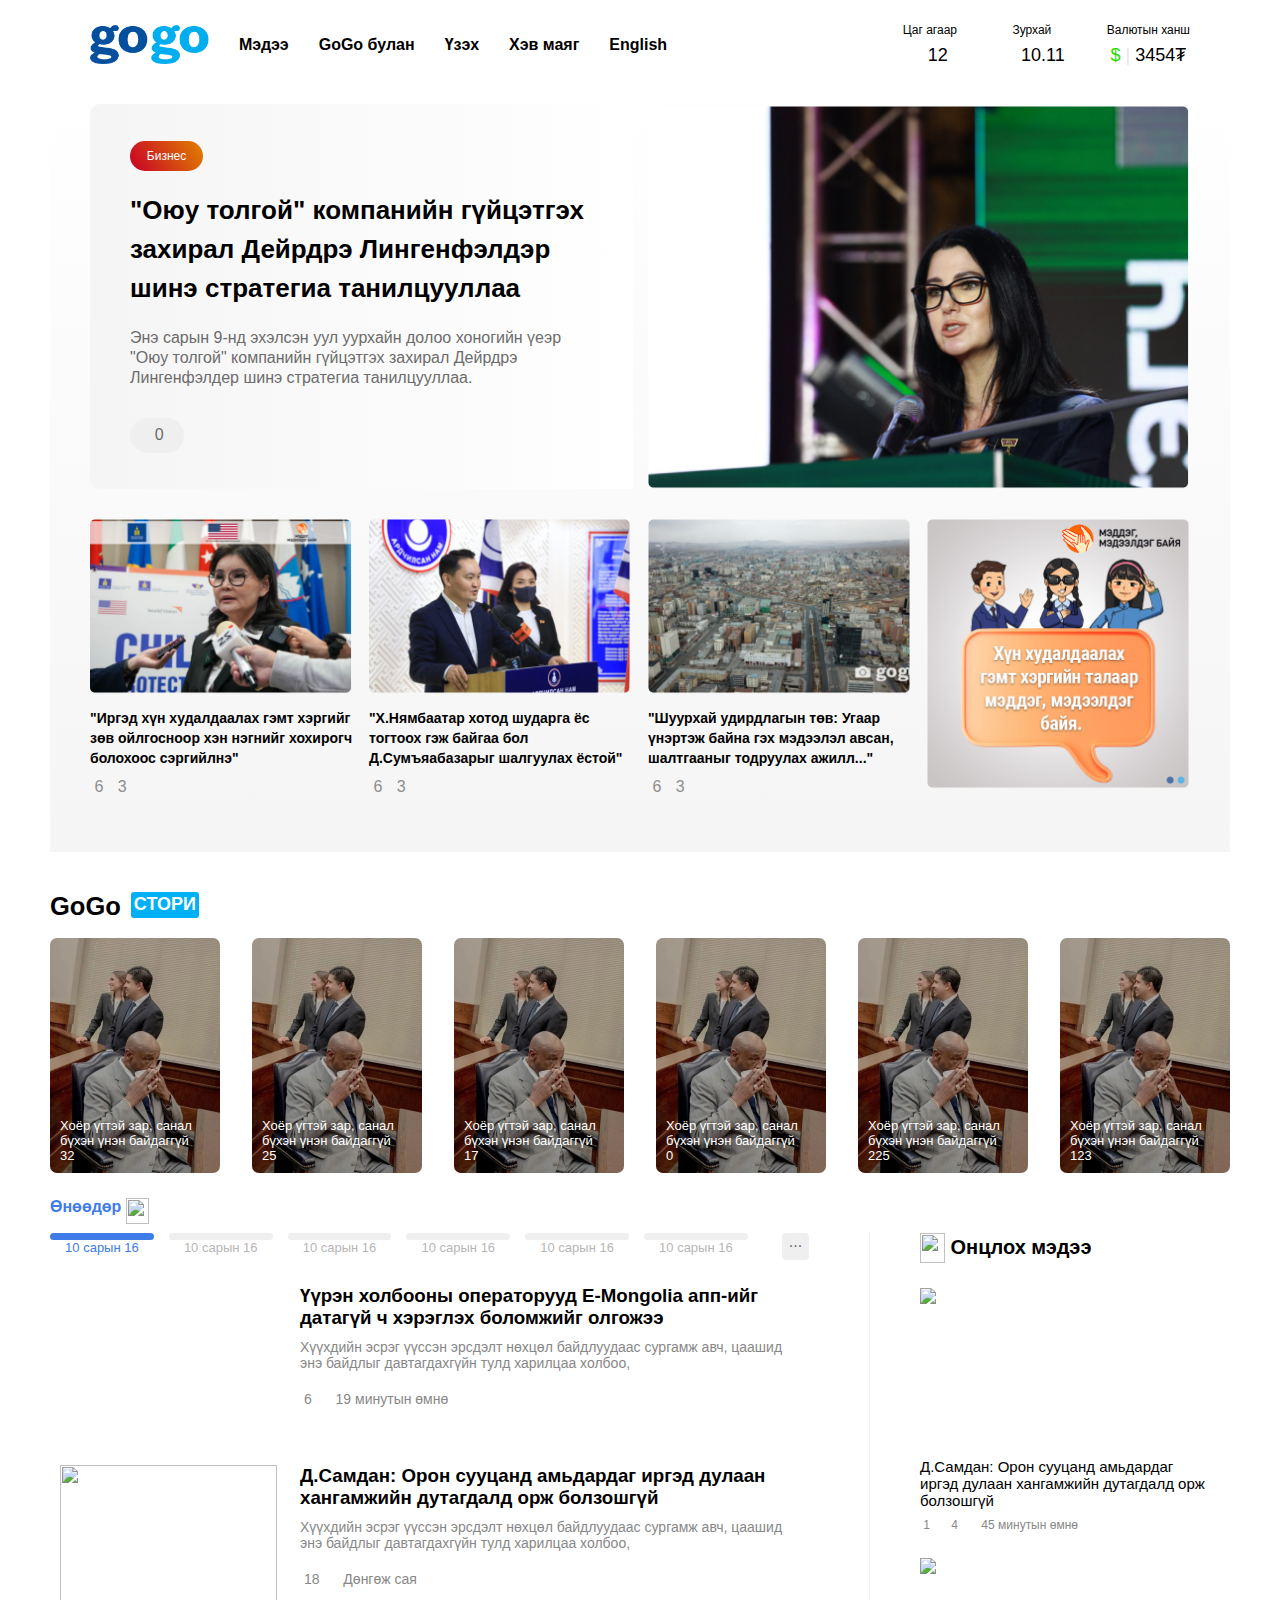
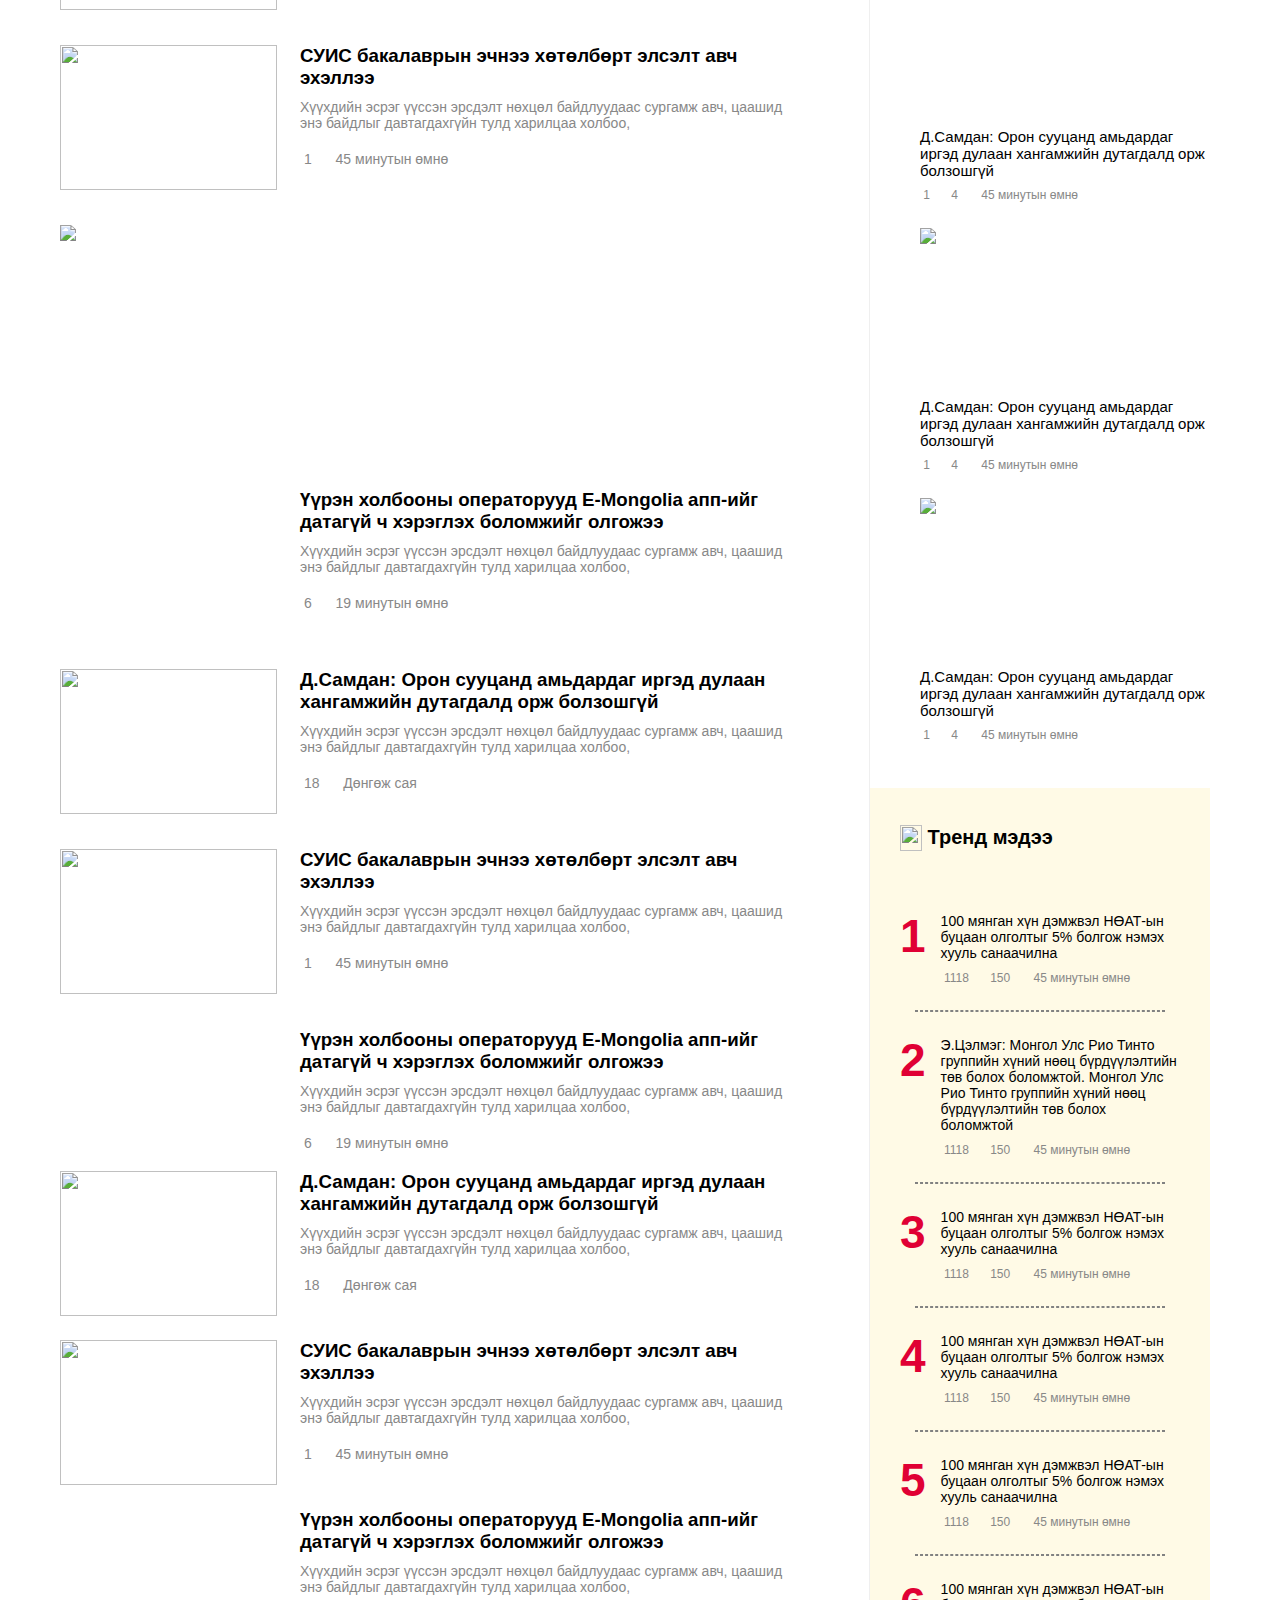
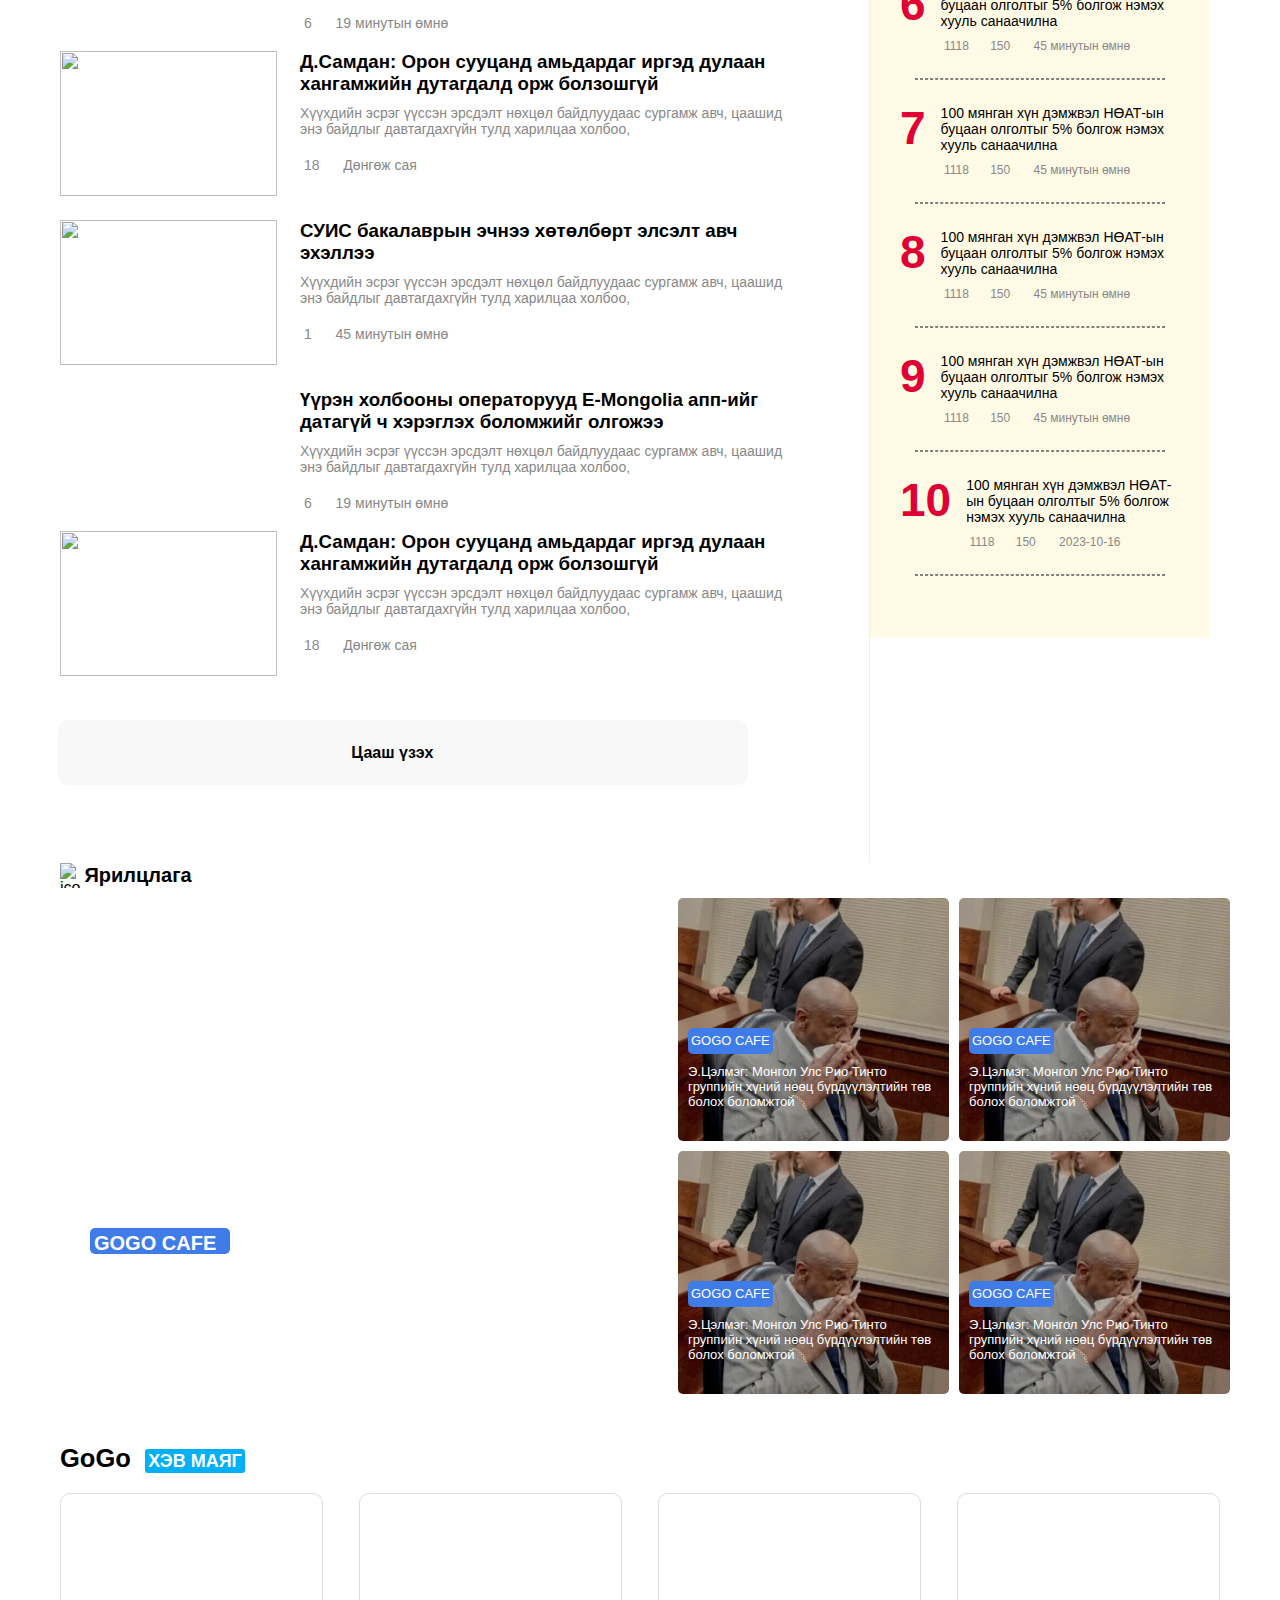
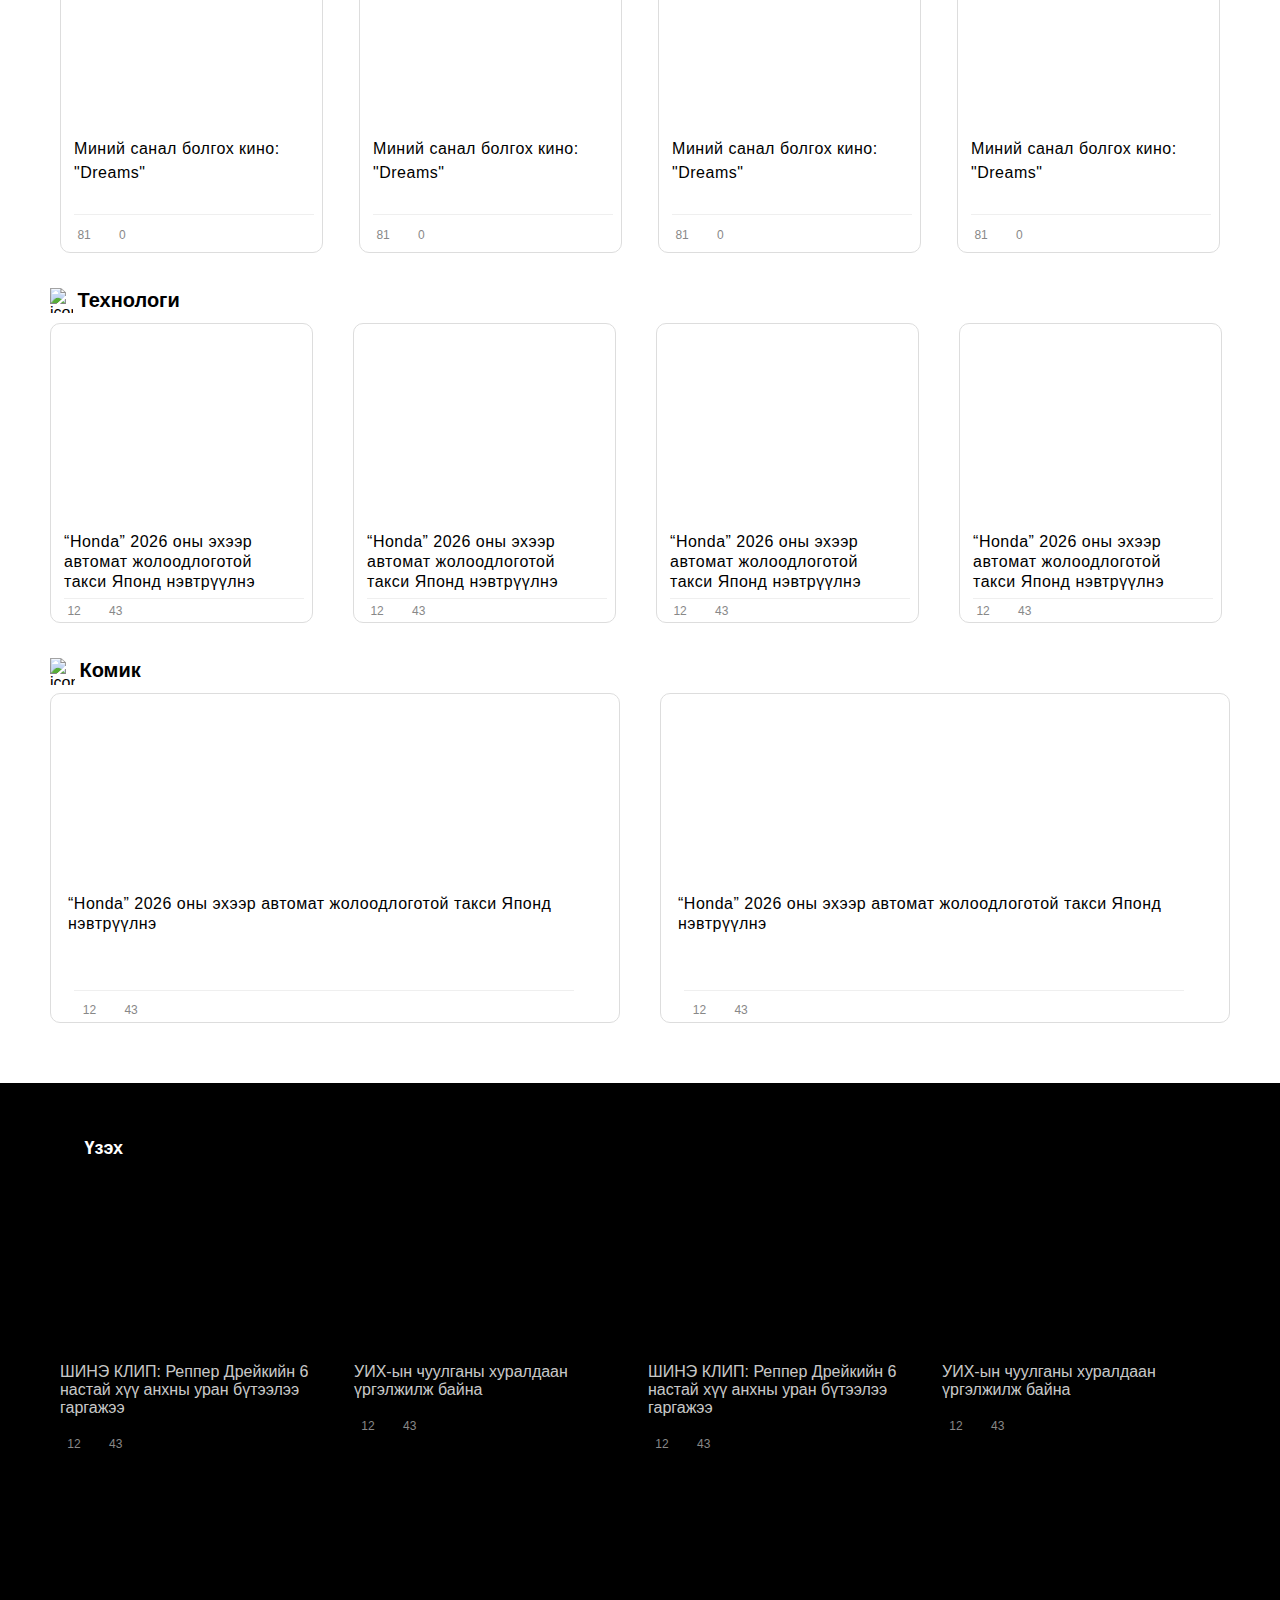
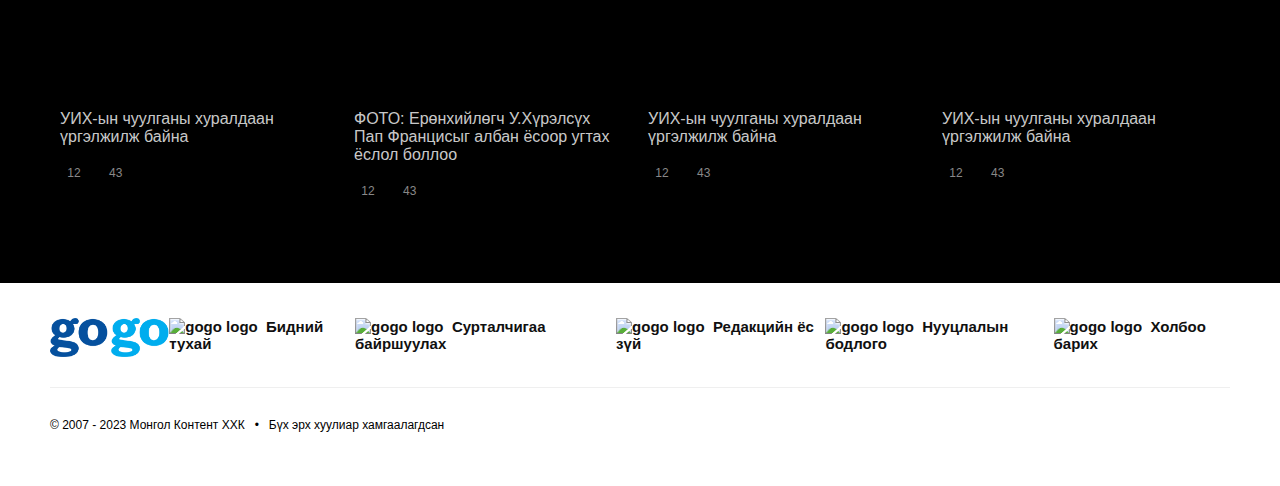
==== commit 877aecb4: "deploy version" ====
--- a/public/index.html
+++ b/public/index.html
@@ -10,8 +10,8 @@
       crossorigin="anonymous"
     ></script>
   </head>
-  <body class="container">
-    <header class="display-flex">
+  <body>
+    <header class="display-flex container">
       <div class="header-left display-flex">
         <img src="./gogo-logo.345096b3.png" alt="gogo-logo" />
         <p>Мэдээ <i class="fa-solid fa-chevron-down"></i></p>
@@ -56,8 +56,45 @@
         </div>
       </div>
     </header>
-    <section class="section-one highlight">
-      <div class="display-flex">
+    <header class="mobile-header">
+      <img class="logo-mobile" src="./gogo-logo.345096b3.png" alt="" />
+      <div class="header-right-mobile display-flex">
+        <div class="nav-bar margin-right-5">
+          <div>Цаг агаар</div>
+          <div class="display-flex">
+            <img
+              class="margin-right-5"
+              src="https://mgl.gogo.mn/newsn/v4/images/sun-icon.b61be7df.svg"
+              width="16"
+              alt=""
+            />
+            <p class="text-medium">12</p>
+          </div>
+        </div>
+        <div class="nav-bar margin-right-5">
+          <div>Зурхай</div>
+          <div class="display-flex">
+            <img
+              class="margin-right-5"
+              src="https://mgl.gogo.mn/newsn/v4/images/calendar-icon.ff84145b.svg"
+              width="14"
+              alt=""
+            />
+            <p class="text-medium">10.11</p>
+          </div>
+        </div>
+        <div class="nav-bar">
+          <div>Валютын ханш</div>
+          <div class="text-medium">
+            <span class="text-green">$</span>
+            <span style="opacity: 0.1">|</span>
+            <span> 3454₮</span>
+          </div>
+        </div>
+      </div>
+    </header>
+    <section class="container section-one highlight">
+      <div class="container display-flex">
         <div class="business padding-left-40">
           <p class="business-button">Бизнес</p>
           <h2>
@@ -73,8 +110,8 @@
         </div>
         <img id="business-photo" src="./bussiness photo.png" alt="" />
       </div>
-      <div class="section-one-bottom display-flex">
-        <div>
+      <div class="container section-one-bottom display-flex">
+        <div class="one-bottom-height">
           <img src="./section-one-bottom-img-1.png" alt="" />
           <p class="margin-top-10 font-size-14 line-height-20">
             <b
@@ -87,7 +124,7 @@
             <p><i class="fa-solid fa-message"></i>&nbsp;3</p>
           </div>
         </div>
-        <div>
+        <div class="one-bottom-height">
           <img src="./section-one-bottom-img-2.png" alt="" />
           <p class="margin-top-10 font-size-14 line-height-20">
             <b
@@ -100,7 +137,7 @@
             <p><i class="fa-solid fa-message"></i>&nbsp;3</p>
           </div>
         </div>
-        <div>
+        <div class="one-bottom-height">
           <img src="./section-one-bottom-3.png" alt="" />
           <p class="margin-top-10 font-size-14 line-height-20">
             <b
@@ -964,7 +1001,7 @@
         </div>
       </div>
     </section>
-    <section class="section-six margin-top-35">
+    <section class="container section-six margin-top-35">
       <div class="display-flex">
         <img
           src="https://mgl.gogo.mn//newsn/v4/images/tech.a4b28dbb.png"
@@ -1037,7 +1074,7 @@
         </div>
       </div>
     </section>
-    <section class="section-seven margin-top-35">
+    <section class="container section-seven margin-top-35">
       <div class="display-flex">
         <img
           src="https://mgl.gogo.mn//newsn/v4/images/comic.9afb6d5b.png"
@@ -1087,7 +1124,7 @@
       </div>
     </section>
     <section class="section-eight">
-      <div class="display-flex margin-bottom-20">
+      <div class="container display-flex margin-bottom-20">
         <img
           src="https://mgl.gogo.mn//newsn/v4/images/play-btn.12e64771.svg"
           width="30"
@@ -1095,7 +1132,7 @@
         />&nbsp;
         <span class="align-items-center">Үзэх</span>
       </div>
-      <div class="grid-container-three">
+      <div class="container grid-container-three">
         <div class="gogo-see-card">
           <div class="gogo-see-card-image"></div>
           <div class="see-card-word">
@@ -1179,7 +1216,7 @@
         </div>
       </div>
     </section>
-    <footer class="margin-top-35">
+    <footer class="container margin-top-35">
       <div class="display-flex footer-top">
         <img class="gogo-logo" src="./gogo-logo.345096b3.png" alt="gogo-logo" />
         <div class="footer-top-right display-flex">
--- a/public/style.css
+++ b/public/style.css
@@ -59,6 +59,9 @@
   flex-wrap: wrap;
   max-width: 1180px;
 }
+.gogo-logo-media-query {
+  display: none;
+}
 .header-left {
   align-items: center;
   font-size: 16px;
@@ -87,7 +90,7 @@
   padding-bottom: 50px;
   height: 763px;
   margin: auto;
-  max-width: 1180px;
+  width: 1180px;
   padding-right: 40px;
   padding-left: 40px;
 }
@@ -153,6 +156,9 @@
   height: 233px;
   gap: 15px;
   margin-top: 30px;
+}
+.one-bottom-height {
+  width: 269px;
 }
 .section-one-bottom img {
   height: 175px;
@@ -654,7 +660,7 @@
   gap: 10px;
   font-size: 15px;
   color: #101010;
-  font-weight: 500;
+  font-weight: 600;
 }
 .row-line-4 {
   width: 1180px;
@@ -668,4 +674,53 @@
 }
 .footer-bottom {
   margin-bottom: 50px;
-}+}
+.mobile-header {
+  display: none;
+}
+/* Media query */
+@media screen and (max-width: 390px) {
+  .container {
+    width: 390px;
+  }
+ header {
+  display: none;
+  height: 0px;
+  margin-bottom: 100px;
+  padding: 0px 0px;
+  height: 0px;
+  font-family: Arial, Helvetica, sans-serif;
+  justify-content: flex-start;
+ }
+ .header-left {
+  display: none;
+ }
+ .header-right {
+  display: none;
+ }
+ .nav-bar {
+  border: #6C6C6C 0.1px solid;
+  border-radius: 5px;
+ }
+ .nav-bar p ,span{
+  font-size: 14px;
+ }
+  .mobile-header {
+    display: block;
+    width: 390px;
+    display: flex;
+    background-color: #acacac;
+    font-size: 10px;
+    height: 50px;
+  }
+  .section-one {
+    display: none;
+  }
+  .logo-mobile {
+    width: 70px;
+    height: 22px;
+    background-color: #f7ffa1;
+    margin-top: 15px;
+    margin-right: 20px;
+  }
+}
